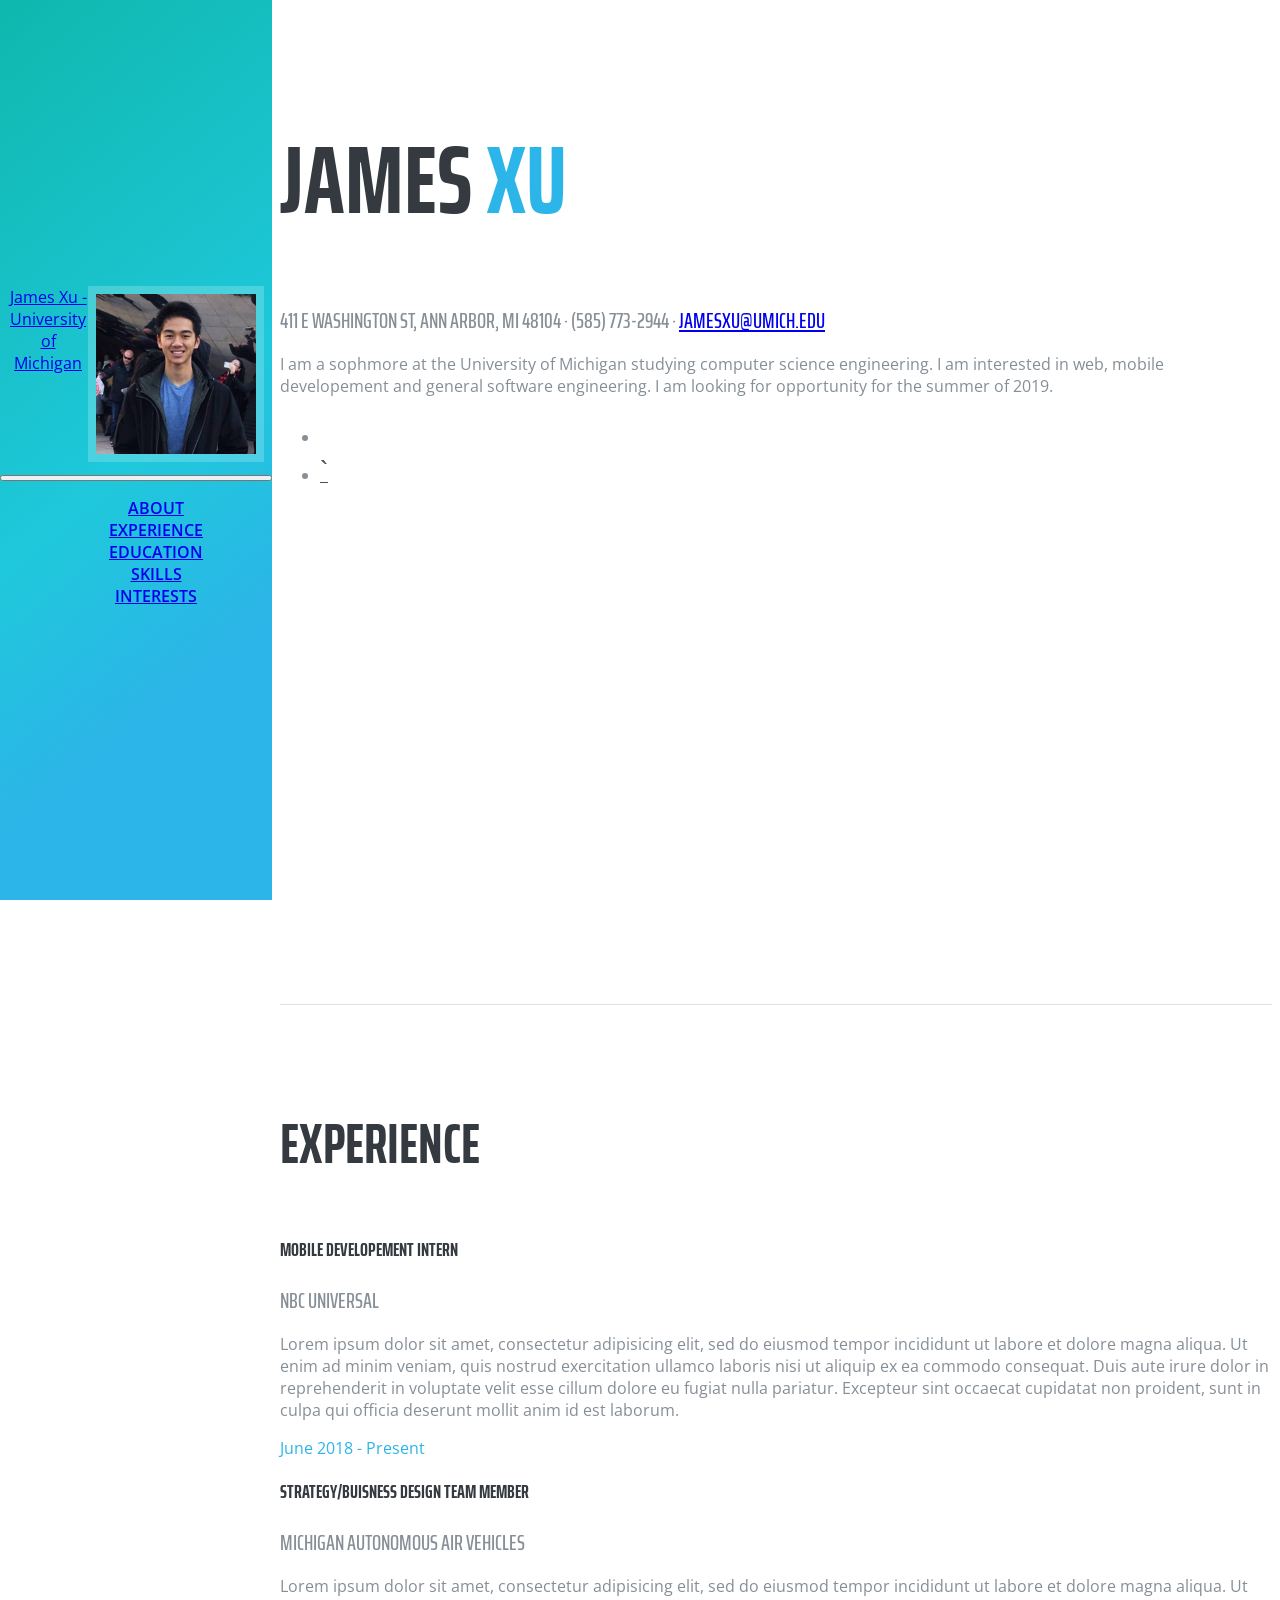
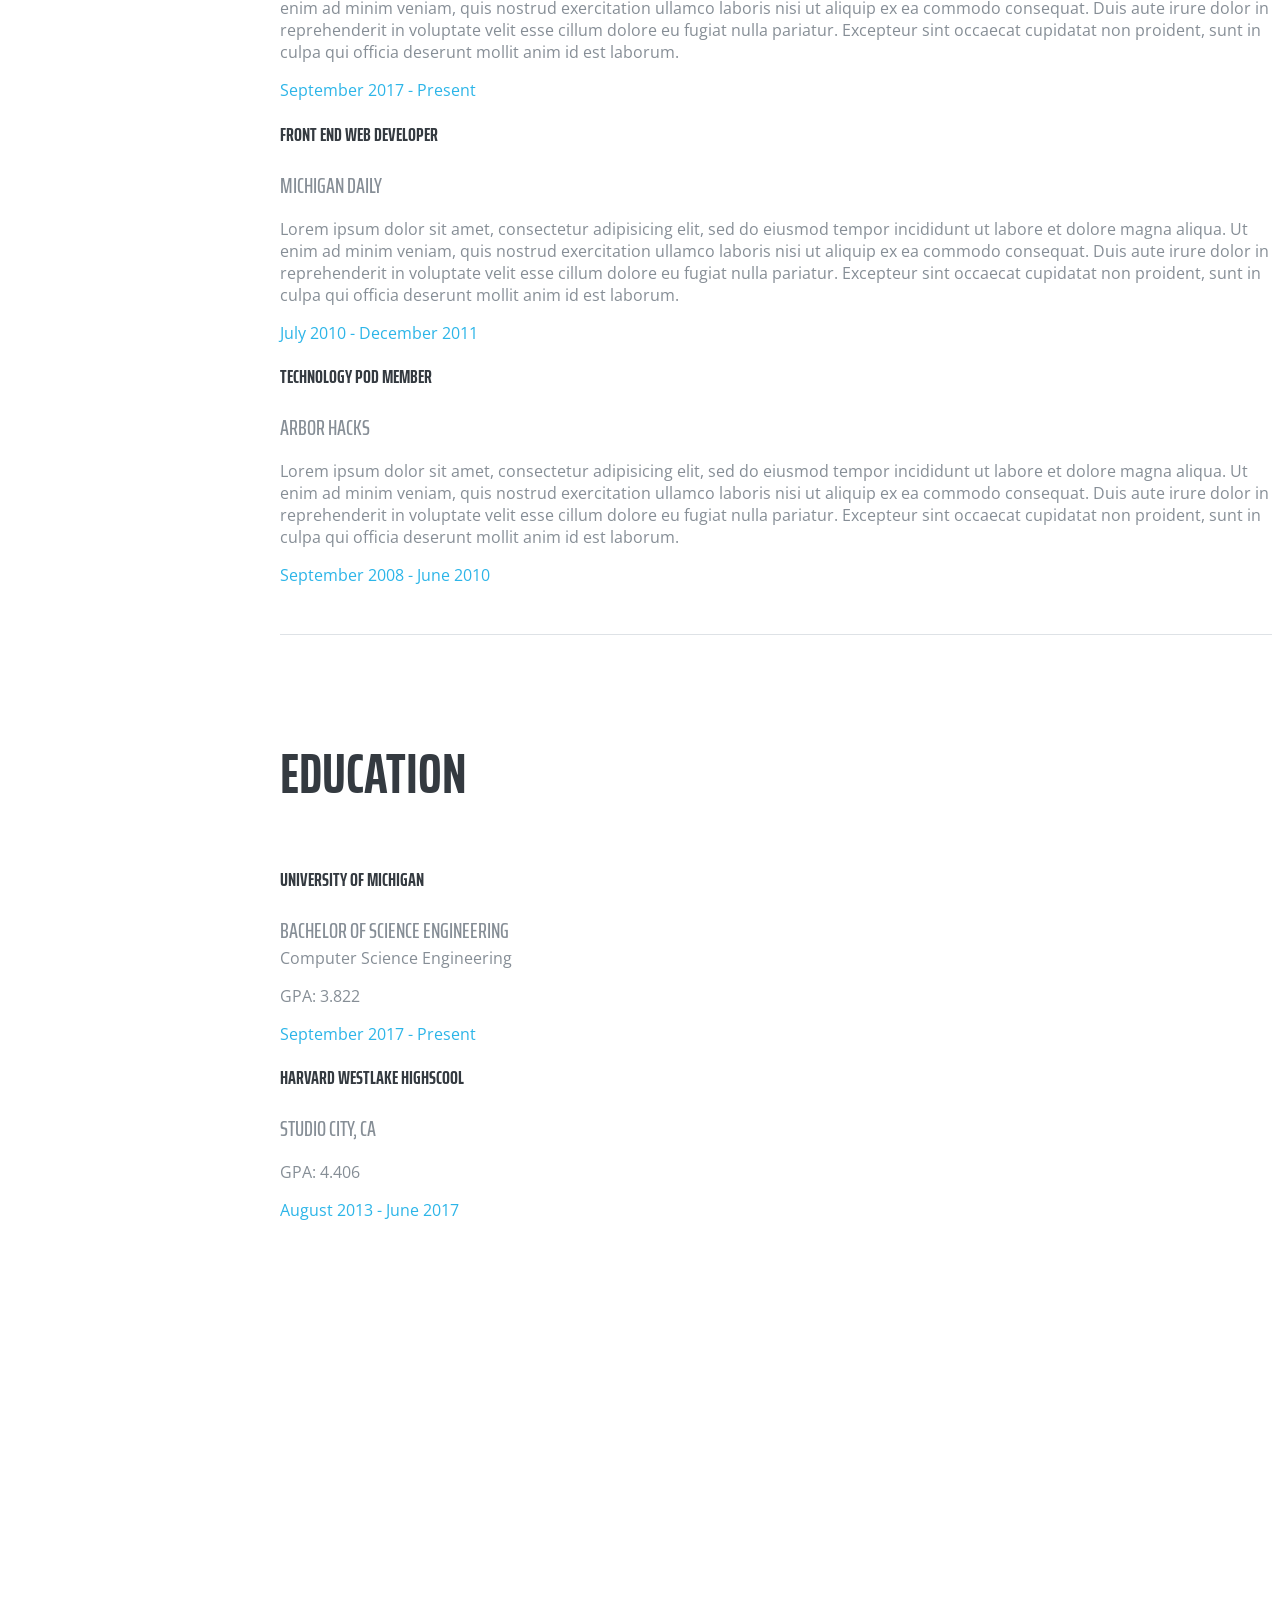
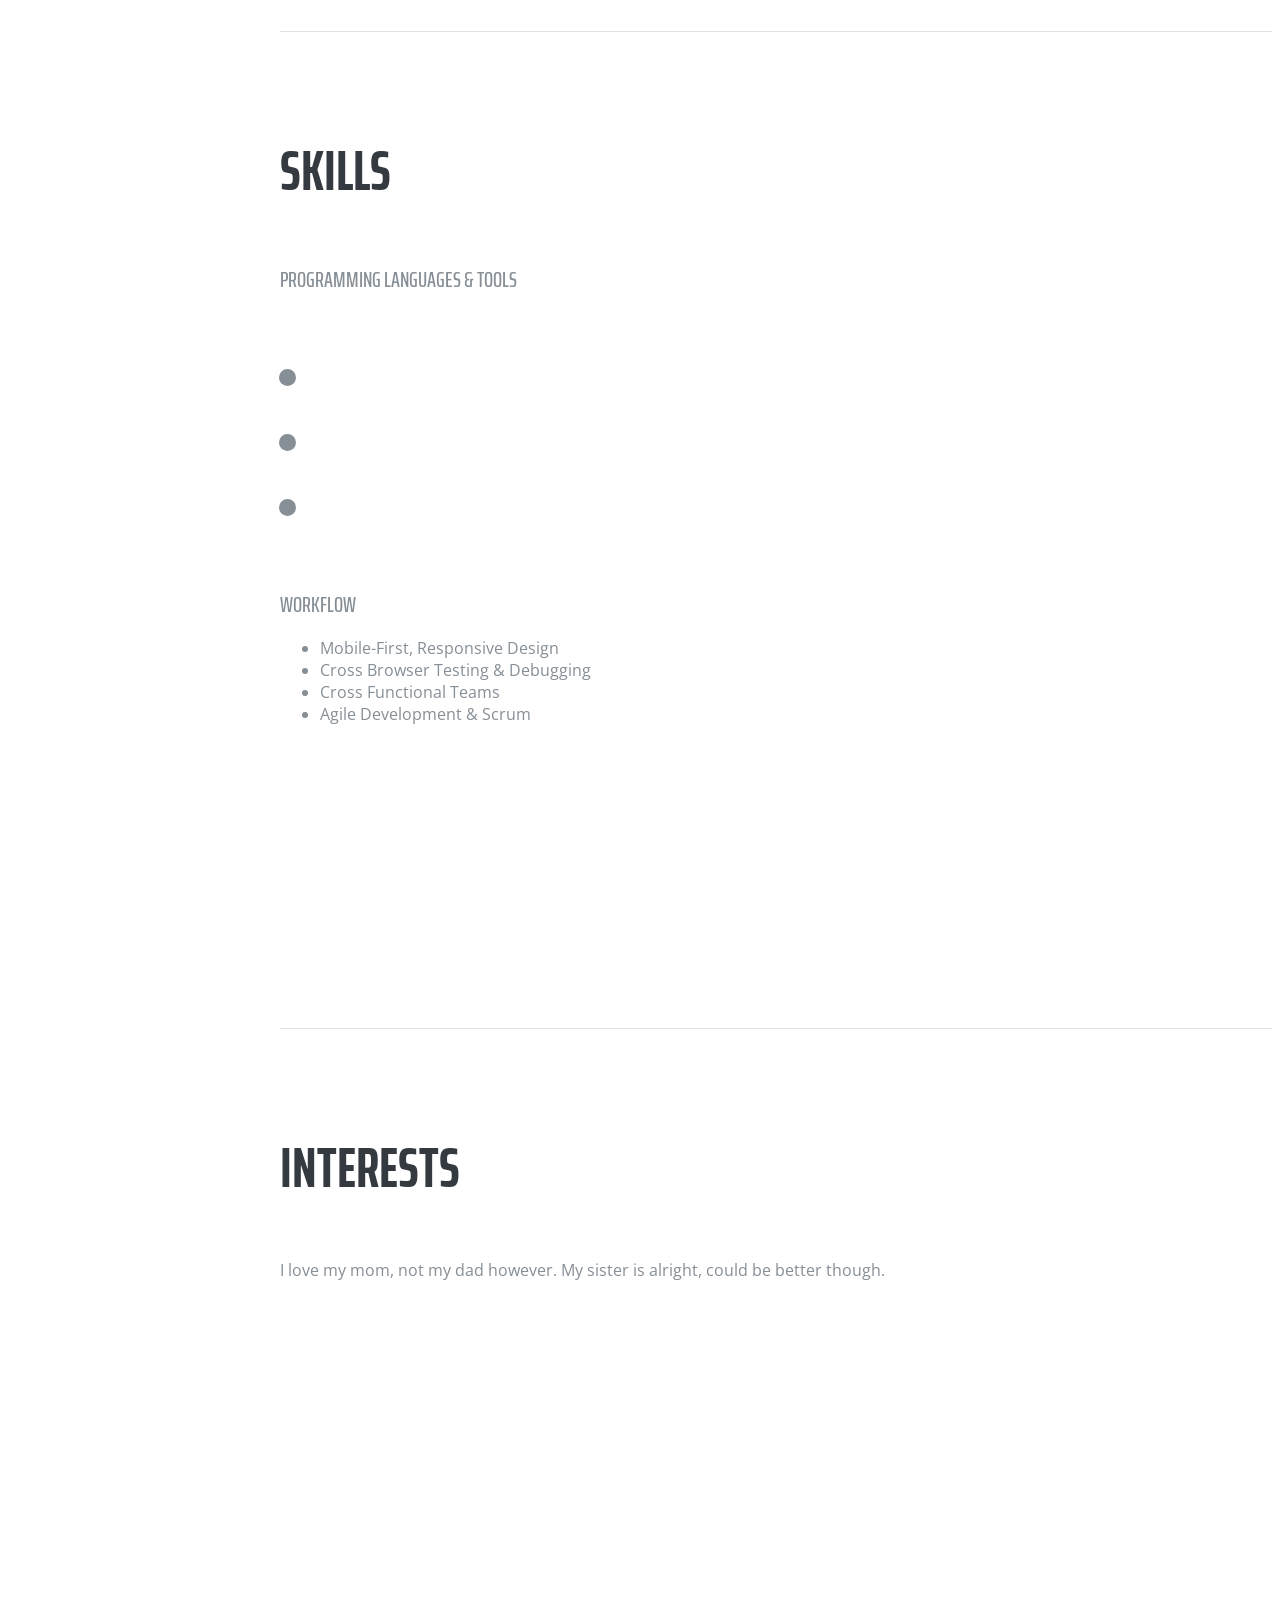
==== index.html @ 2daf2f06 "Update index.html" ====
<!DOCTYPE html>
<html lang="en">

  <head>

    <meta charset="utf-8">
    <meta name="viewport" content="width=device-width, initial-scale=1, shrink-to-fit=no">
    <meta name="description" content="">
    <meta name="author" content="">

    <title>James Xu-Michigan</title>

    <!-- Bootstrap core CSS -->
    <link href="vendor/bootstrap/css/bootstrap.min.css" rel="stylesheet">

    <!-- Custom fonts for this template -->
    <link href="https://fonts.googleapis.com/css?family=Saira+Extra+Condensed:100,200,300,400,500,600,700,800,900" rel="stylesheet">
    <link href="https://fonts.googleapis.com/css?family=Open+Sans:300,300i,400,400i,600,600i,700,700i,800,800i" rel="stylesheet">
    <link href="vendor/font-awesome/css/font-awesome.min.css" rel="stylesheet">
    <link href="vendor/devicons/css/devicons.min.css" rel="stylesheet">
    <link href="vendor/simple-line-icons/css/simple-line-icons.css" rel="stylesheet">

    <!-- Custom styles for this template -->
    <link href="css/resume.min.css" rel="stylesheet">
    <link rel="stylesheet" type="text/css" href="css/resume.css>

  </head>

  <body id="page-top">

    <nav class="navbar navbar-expand-lg navbar-dark bg-primary fixed-top" id="sideNav">
      <a class="navbar-brand js-scroll-trigger" href="#page-top">
        <span class="d-block d-lg-none" id = "bolded">James Xu - University of Michigan</span>
        <span class="d-none d-lg-block">
          <img class="img-fluid img-profile rounded-circle mx-auto mb-2" src="img/profile.jpg" alt="">
        </span>
      </a>
      <button class="navbar-toggler" type="button" data-toggle="collapse" data-target="#navbarSupportedContent" aria-controls="navbarSupportedContent" aria-expanded="false" aria-label="Toggle navigation">
        <span class="navbar-toggler-icon"></span>
      </button>
      <div class="collapse navbar-collapse" id="navbarSupportedContent">
        <ul class="navbar-nav">
          <li class="nav-item">
            <a class="nav-link js-scroll-trigger" href="#about">About</a>
          </li>
          <li class="nav-item">
            <a class="nav-link js-scroll-trigger" href="#experience">Experience</a>
          </li>
          <li class="nav-item">
            <a class="nav-link js-scroll-trigger" href="#education">Education</a>
          </li>
          <li class="nav-item">
            <a class="nav-link js-scroll-trigger" href="#skills">Skills</a>
          </li>
          <li class="nav-item">
            <a class="nav-link js-scroll-trigger" href="#interests">Interests</a>
          </li>
          <!-- <li class="nav-item">
            <a class="nav-link js-scroll-trigger" href="#awards">Awards</a>
          </li> -->
        </ul>
      </div>
    </nav>

    <div class="container-fluid p-0">

      <section class="resume-section p-3 p-lg-5 d-flex d-column" id="about">
        <div class="my-auto">
          <h1 class="mb-0">James
            <span class="text-primary">Xu</span>
          </h1>
          <div class="subheading mb-5">411 E Washington St, Ann Arbor, MI 48104 · (585) 773-2944 ·
            <a href="mailto:jamesxu@umich.edu">jamesxu@umich.edu</a>
          </div>
          <p class="mb-5">I am a sophmore at the University of Michigan studying computer science engineering. I am interested in web, mobile developement and general software engineering. I am looking for opportunity for the summer of 2019.</p>
          <ul class="list-inline list-social-icons mb-0">
            <li class="list-inline-item">
              <a href="https://www.linkedin.com/in/jamesxu0/">
                <span class="fa-stack fa-lg">
                  <i class="fa fa-circle fa-stack-2x"></i>
                  <i class="fa fa-linkedin fa-stack-1x fa-inverse"></i>
                </span>
              </a>
            </li>
            <li class="list-inline-item">
              <a href="https://github.com/JamesXuM/">
                <span class="fa-stack fa-lg">
                  <i class="fa fa-circle fa-stack-2x"></i>
                  <i class="fa fa-github fa-stack-1x fa-inverse"></i>`
                </span>
              </a>
            </li>
          </ul>
        </div>
      </section>

      <section class="resume-section p-3 p-lg-5 d-flex flex-column" id="experience">
        <div class="my-auto">
          <h2 class="mb-5">Experience</h2>

          <div class="resume-item d-flex flex-column flex-md-row mb-5">
            <div class="resume-content mr-auto">
              <h3 class="mb-0">Mobile Developement Intern</h3>
              <div class="subheading mb-3">NBC Universal</div>
              <p>Lorem ipsum dolor sit amet, consectetur adipisicing elit, sed do eiusmod
              tempor incididunt ut labore et dolore magna aliqua. Ut enim ad minim veniam,
              quis nostrud exercitation ullamco laboris nisi ut aliquip ex ea commodo
              consequat. Duis aute irure dolor in reprehenderit in voluptate velit esse
              cillum dolore eu fugiat nulla pariatur. Excepteur sint occaecat cupidatat non
              proident, sunt in culpa qui officia deserunt mollit anim id est laborum.</p>
            </div>
            <div class="resume-date text-md-right">
              <span class="text-primary">June 2018 - Present</span>
            </div>
          </div>

          <div class="resume-item d-flex flex-column flex-md-row mb-5">
            <div class="resume-content mr-auto">
              <h3 class="mb-0">Strategy/Buisness Design Team Member</h3>
              <div class="subheading mb-3">Michigan Autonomous Air Vehicles</div>
              <p>Lorem ipsum dolor sit amet, consectetur adipisicing elit, sed do eiusmod
              tempor incididunt ut labore et dolore magna aliqua. Ut enim ad minim veniam,
              quis nostrud exercitation ullamco laboris nisi ut aliquip ex ea commodo
              consequat. Duis aute irure dolor in reprehenderit in voluptate velit esse
              cillum dolore eu fugiat nulla pariatur. Excepteur sint occaecat cupidatat non
              proident, sunt in culpa qui officia deserunt mollit anim id est laborum.</p>
            </div>
            <div class="resume-date text-md-right">
              <span class="text-primary">September 2017 - Present</span>
            </div>
          </div>

          <div class="resume-item d-flex flex-column flex-md-row mb-5">
            <div class="resume-content mr-auto">
              <h3 class="mb-0">Front End Web Developer</h3>
              <div class="subheading mb-3">Michigan Daily</div>
              <p>Lorem ipsum dolor sit amet, consectetur adipisicing elit, sed do eiusmod
              tempor incididunt ut labore et dolore magna aliqua. Ut enim ad minim veniam,
              quis nostrud exercitation ullamco laboris nisi ut aliquip ex ea commodo
              consequat. Duis aute irure dolor in reprehenderit in voluptate velit esse
              cillum dolore eu fugiat nulla pariatur. Excepteur sint occaecat cupidatat non
              proident, sunt in culpa qui officia deserunt mollit anim id est laborum.</p>
            </div>
            <div class="resume-date text-md-right">
              <span class="text-primary">July 2010 - December 2011</span>
            </div>
          </div>

          <div class="resume-item d-flex flex-column flex-md-row">
            <div class="resume-content mr-auto">
              <h3 class="mb-0">Technology Pod Member</h3>
              <div class="subheading mb-3">Arbor Hacks</div>
              <p>Lorem ipsum dolor sit amet, consectetur adipisicing elit, sed do eiusmod
              tempor incididunt ut labore et dolore magna aliqua. Ut enim ad minim veniam,
              quis nostrud exercitation ullamco laboris nisi ut aliquip ex ea commodo
              consequat. Duis aute irure dolor in reprehenderit in voluptate velit esse
              cillum dolore eu fugiat nulla pariatur. Excepteur sint occaecat cupidatat non
              proident, sunt in culpa qui officia deserunt mollit anim id est laborum.</p>
            </div>
            <div class="resume-date text-md-right">
              <span class="text-primary">September 2008 - June 2010</span>
            </div>
          </div>

        </div>

      </section>

      <section class="resume-section p-3 p-lg-5 d-flex flex-column" id="education">
        <div class="my-auto">
          <h2 class="mb-5">Education</h2>

          <div class="resume-item d-flex flex-column flex-md-row mb-5">
            <div class="resume-content mr-auto">
              <h3 class="mb-0">University of Michigan</h3>
              <div class="subheading mb-3">Bachelor of Science Engineering</div>
              <div>Computer Science Engineering</div>
              <p>GPA: 3.822</p>
            </div>
            <div class="resume-date text-md-right">
              <span class="text-primary"> September 2017 - Present</span>
            </div>
          </div>

          <div class="resume-item d-flex flex-column flex-md-row">
            <div class="resume-content mr-auto">
              <h3 class="mb-0">Harvard Westlake Highscool</h3>
              <div class="subheading mb-3">Studio City, CA</div>
              <p>GPA: 4.406</p>
            </div>
            <div class="resume-date text-md-right">
              <span class="text-primary">August 2013 - June 2017</span>
            </div>
          </div>

        </div>
      </section>

      <section class="resume-section p-3 p-lg-5 d-flex flex-column" id="skills">
        <div class="my-auto">
          <h2 class="mb-5">Skills</h2>

          <div class="subheading mb-3">Programming Languages &amp; Tools</div>
          <ul class="list-inline list-icons">
            <li class="list-inline-item">
              <i class="devicons devicons-html5"></i>
            </li>
            <li class="list-inline-item">
              <i class="devicons devicons-css3"></i>
            </li>
            <li class="list-inline-item">
              <i class="devicons devicons-javascript"></i>
            </li>
            
            </li>
          </ul>

          <div class="subheading mb-3">Workflow</div>
          <ul class="fa-ul mb-0">
            <li>
              <i class="fa-li fa fa-check"></i>
              Mobile-First, Responsive Design</li>
            <li>
              <i class="fa-li fa fa-check"></i>
              Cross Browser Testing &amp; Debugging</li>
            <li>
              <i class="fa-li fa fa-check"></i>
              Cross Functional Teams</li>
            <li>
              <i class="fa-li fa fa-check"></i>
              Agile Development &amp; Scrum</li>
          </ul>
        </div>
      </section>

      <section class="resume-section p-3 p-lg-5 d-flex flex-column" id="interests">
        <div class="my-auto">
          <h2 class="mb-5">Interests</h2>
          <p>I love my mom, not my dad however. My sister is alright, could be better though.</p>
        </div>
      </section>

      <!-- <section class="resume-section p-3 p-lg-5 d-flex flex-column" id="awards">
        <div class="my-auto">
          <h2 class="mb-5">Awards &amp; Certifications</h2>
          <ul class="fa-ul mb-0">
            <li>
              <i class="fa-li fa fa-trophy text-warning"></i>
              Google Analytics Certified Developer</li>
            <li>
              <i class="fa-li fa fa-trophy text-warning"></i>
              Mobile Web Specialist - Google Certification</li>
            <li>
              <i class="fa-li fa fa-trophy text-warning"></i>
              1<sup>st</sup>
              Place - University of Colorado Boulder - Emerging Tech Competition 2009</li>
            <li>
              <i class="fa-li fa fa-trophy text-warning"></i>
              1<sup>st</sup>
              Place - University of Colorado Boulder - Adobe Creative Jam 2008 (UI Design Category)</li>
            <li>
              <i class="fa-li fa fa-trophy text-warning"></i>
              2<sup>nd</sup>
              Place - University of Colorado Boulder - Emerging Tech Competition 2008</li>
            <li>
            <li>
              <i class="fa-li fa fa-trophy text-warning"></i>
              1<sup>st</sup>
              Place - James Buchanan High School - Hackathon 2006</li>
            <li>
              <i class="fa-li fa fa-trophy text-warning"></i>
              3<sup>rd</sup>
              Place - James Buchanan High School - Hackathon 2005</li>
          </ul>
        </div>
      </section> -->

    </div>

    <!-- Bootstrap core JavaScript -->
    <script src="vendor/jquery/jquery.min.js"></script>
    <script src="vendor/bootstrap/js/bootstrap.bundle.min.js"></script>

    <!-- Plugin JavaScript -->
    <script src="vendor/jquery-easing/jquery.easing.min.js"></script>

    <!-- Custom scripts for this template -->
    <script src="js/resume.min.js"></script>

  </body>

</html>
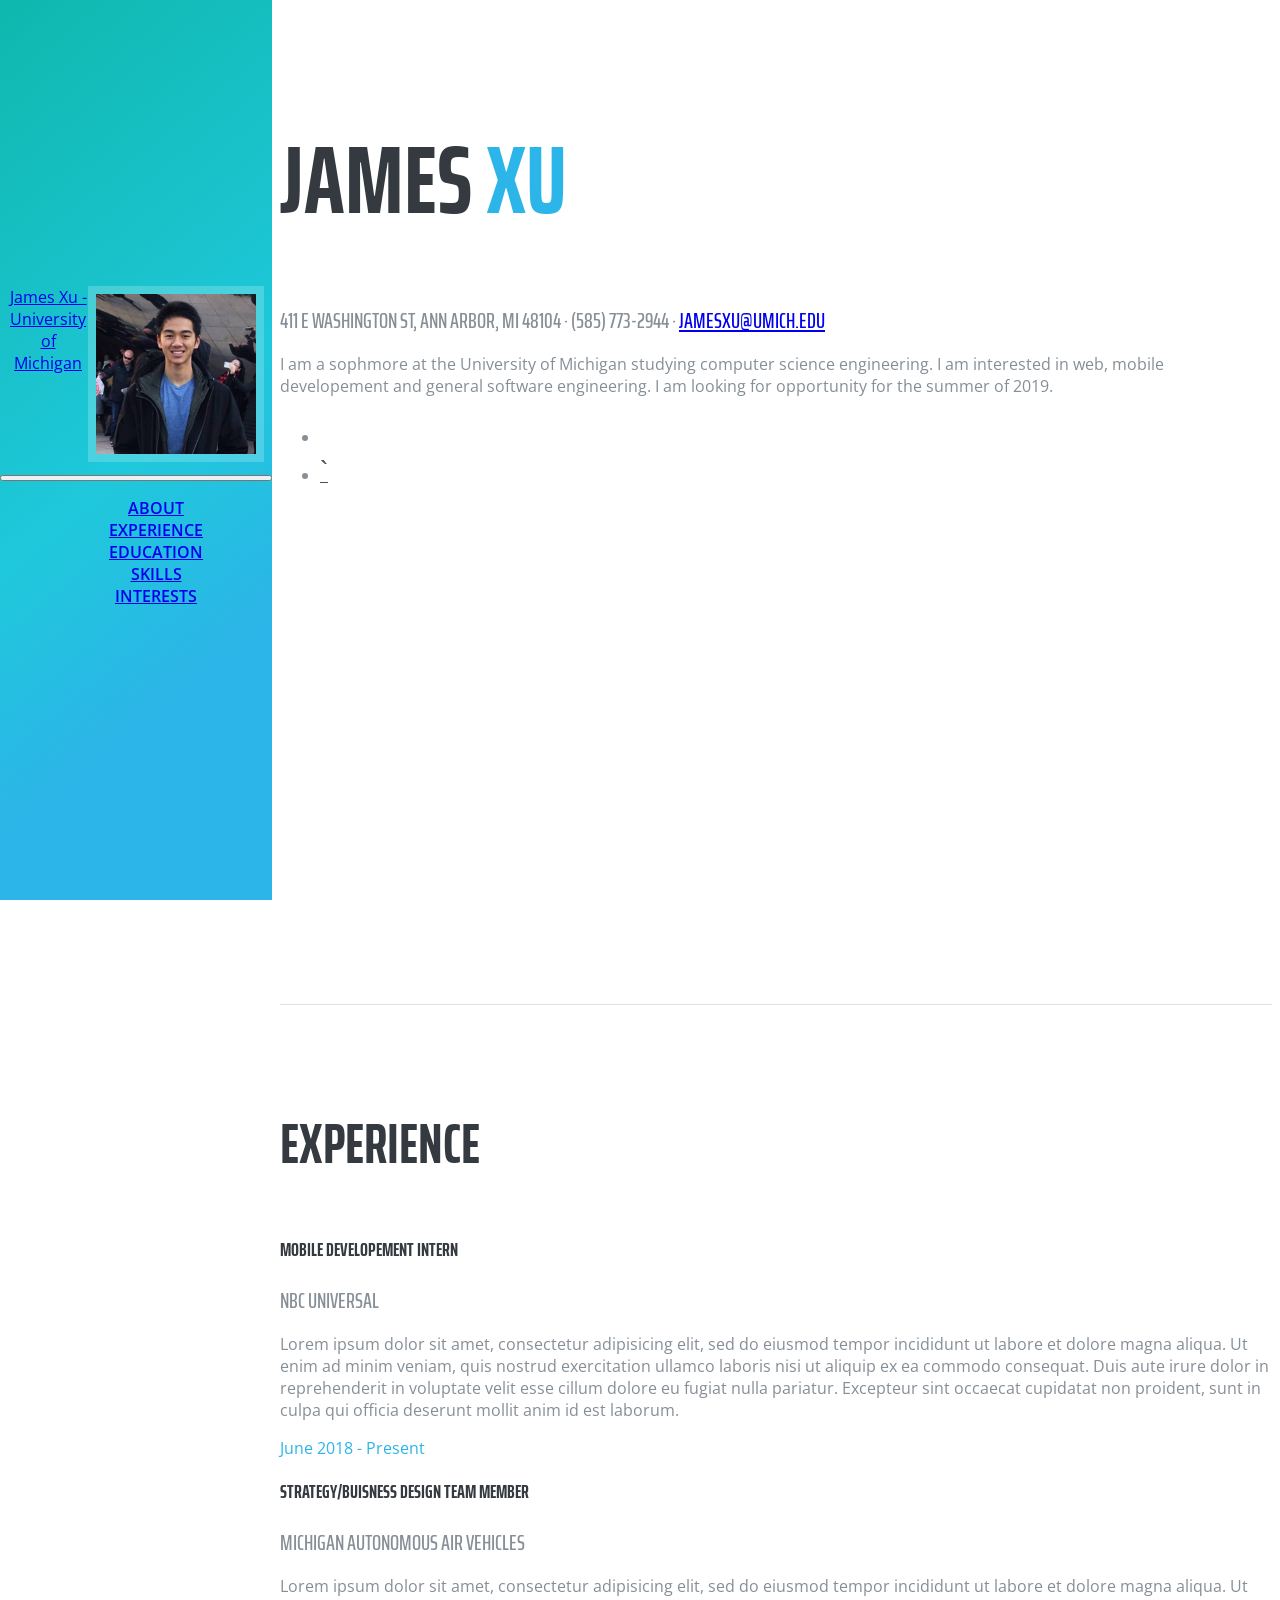
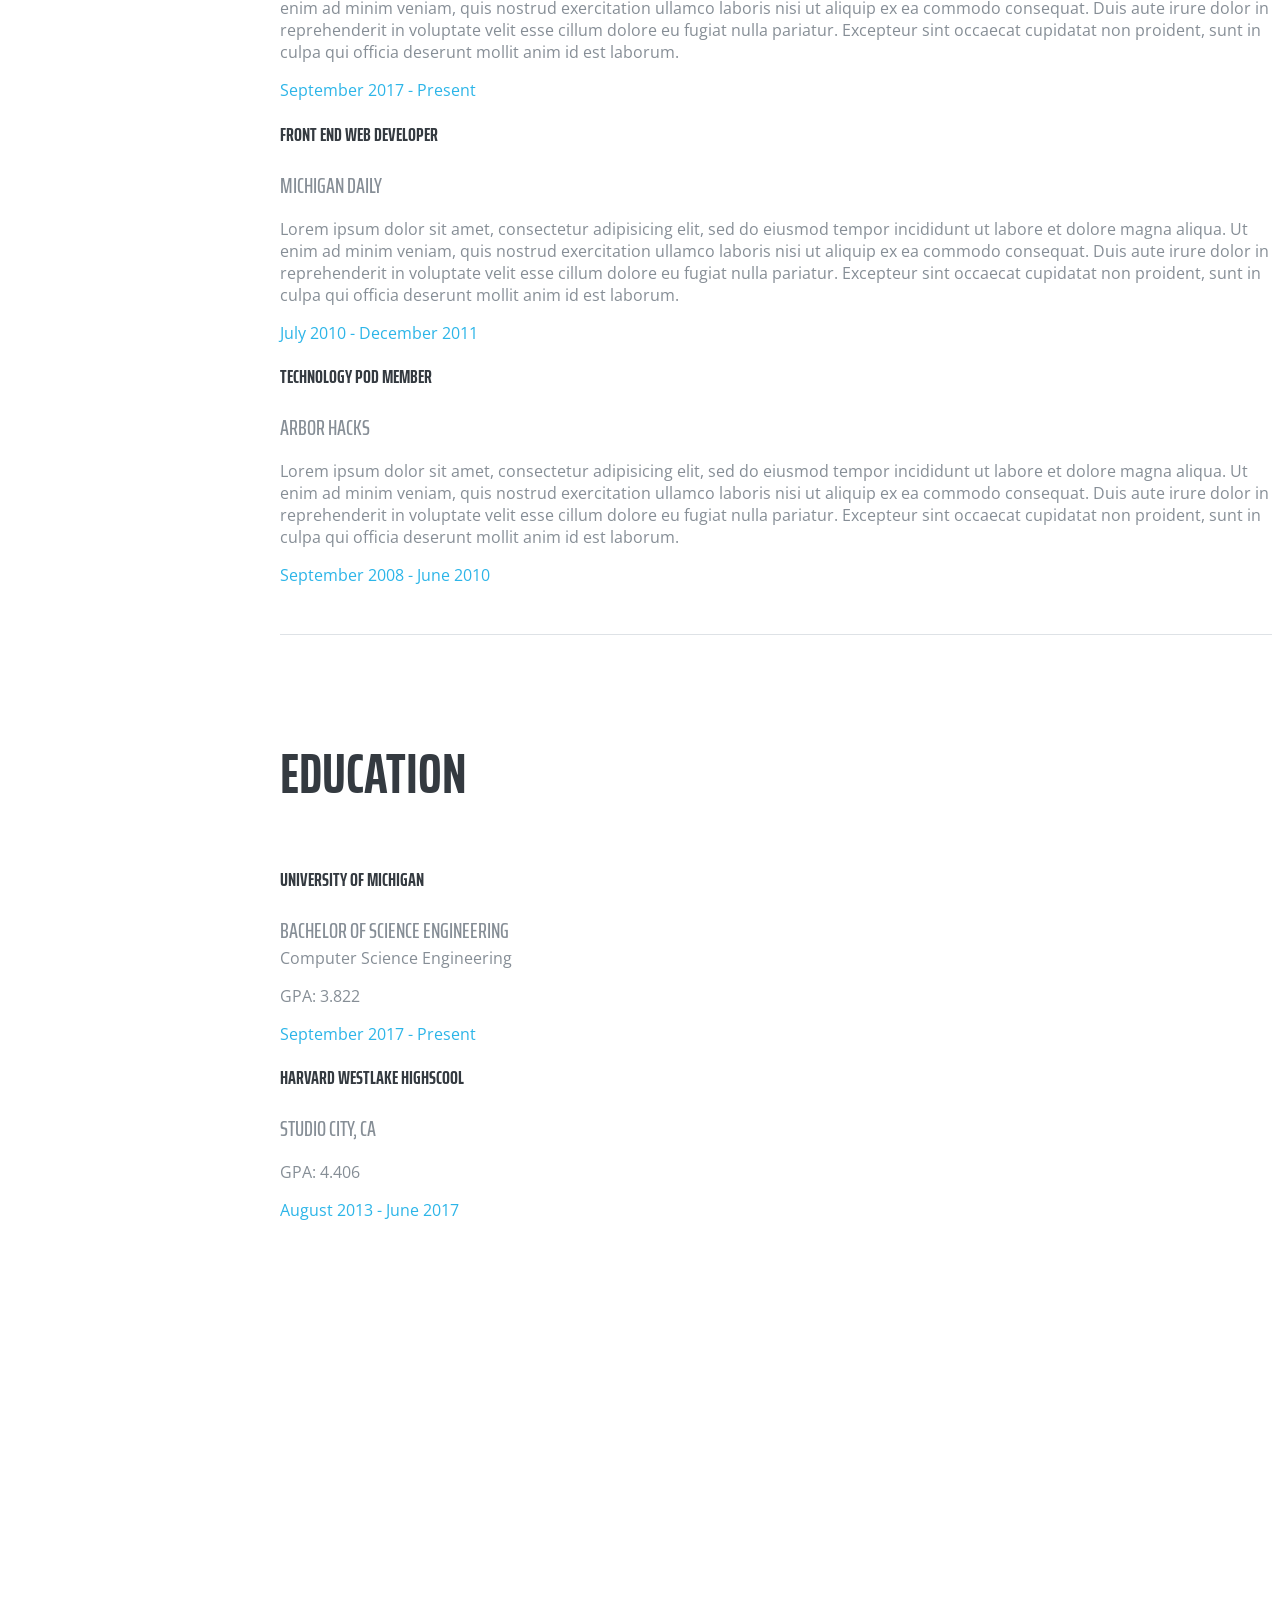
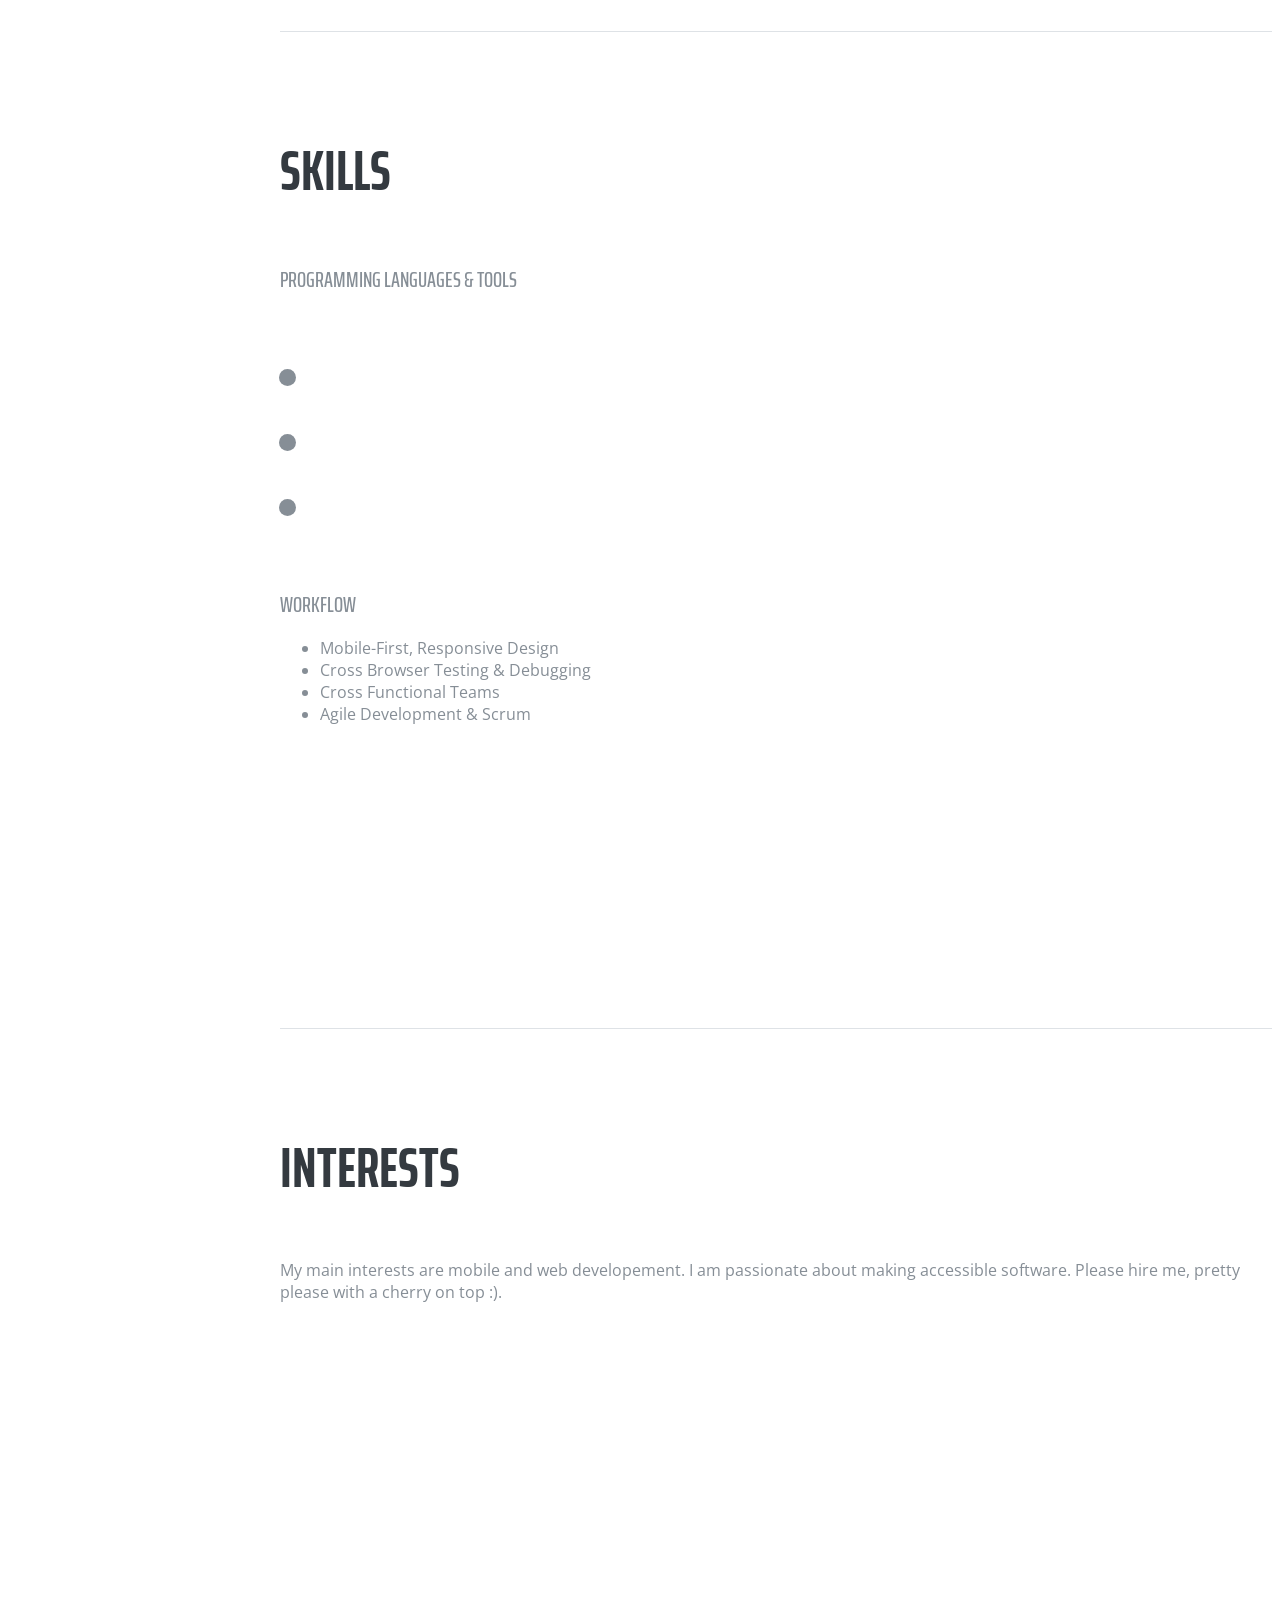
==== commit 979771ab: "Update index.html" ====
--- a/index.html
+++ b/index.html
@@ -236,7 +236,7 @@
       <section class="resume-section p-3 p-lg-5 d-flex flex-column" id="interests">
         <div class="my-auto">
           <h2 class="mb-5">Interests</h2>
-          <p>I love my mom, not my dad however. My sister is alright, could be better though.</p>
+          <p>My main interests are mobile and web developement. I am passionate about making accessible software. Please hire me, pretty please with a cherry on top :).</p>
         </div>
       </section>
 
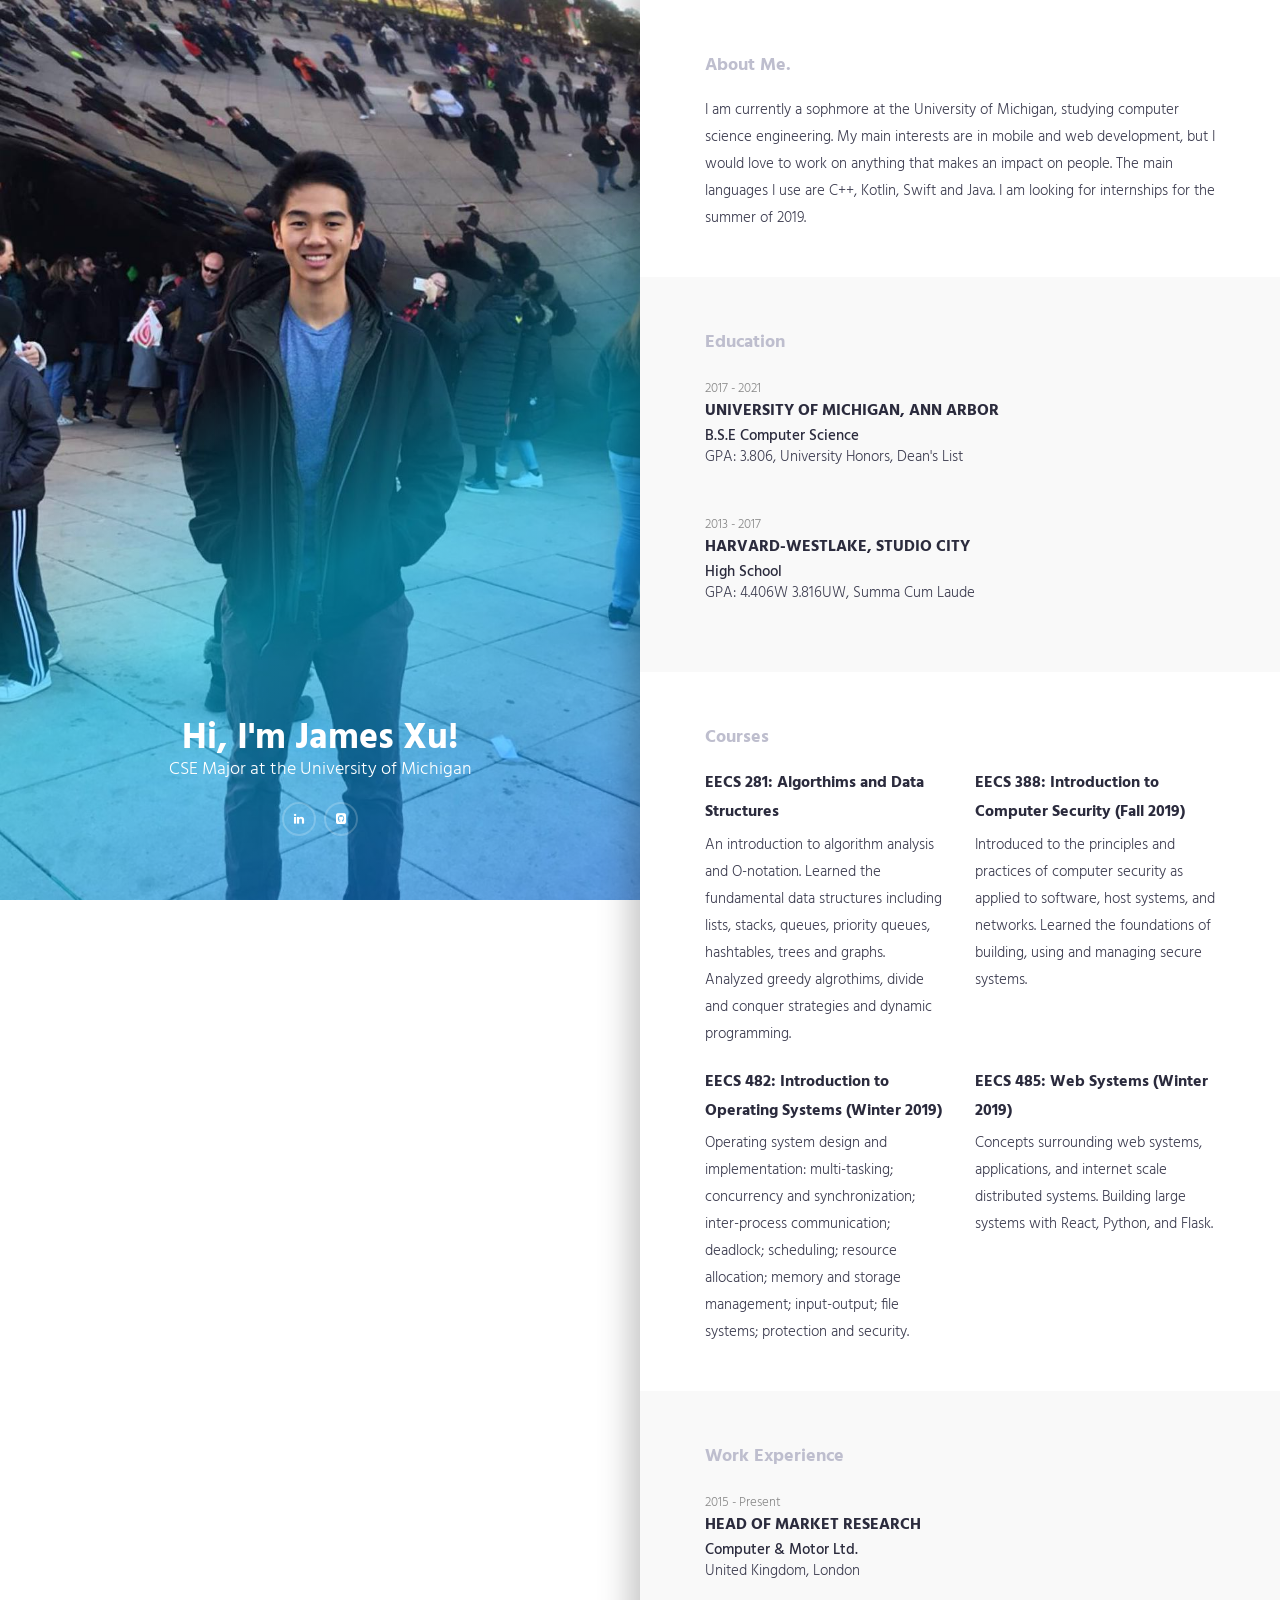
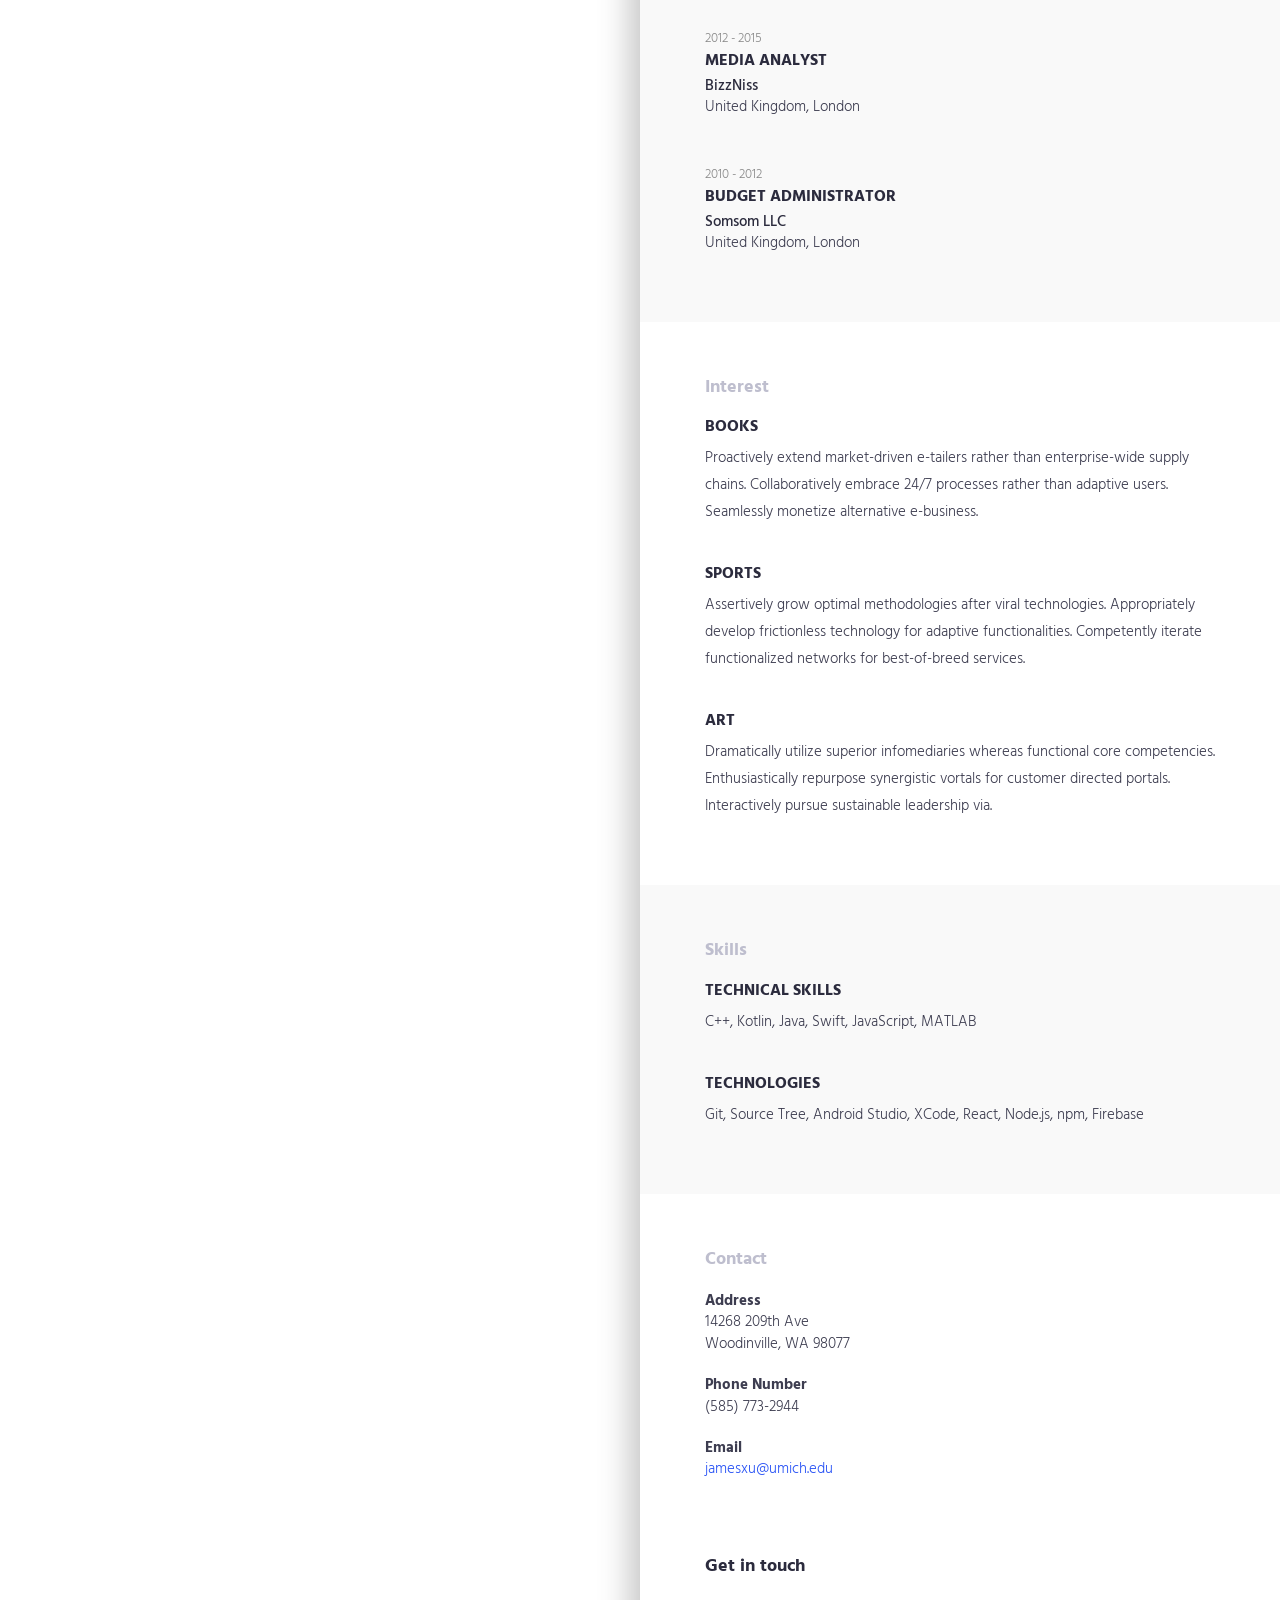
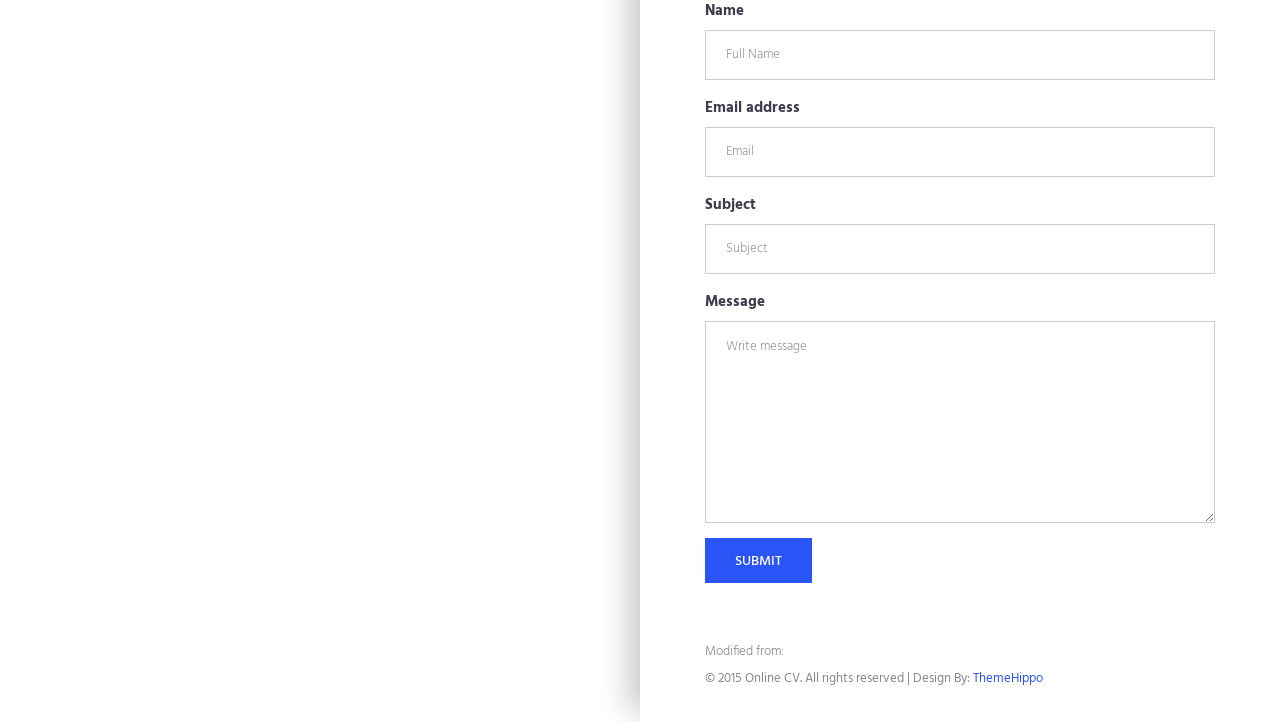
==== commit b8adcd3f: "Reformatted" ====
--- a/index.html
+++ b/index.html
@@ -1,292 +1,390 @@
 <!DOCTYPE html>
-<html lang="en">
-
-  <head>
-
+<html>
+<head>
     <meta charset="utf-8">
-    <meta name="viewport" content="width=device-width, initial-scale=1, shrink-to-fit=no">
-    <meta name="description" content="">
-    <meta name="author" content="">
-
-    <title>James Xu-Michigan</title>
-
-    <!-- Bootstrap core CSS -->
-    <link href="vendor/bootstrap/css/bootstrap.min.css" rel="stylesheet">
-
-    <!-- Custom fonts for this template -->
-    <link href="https://fonts.googleapis.com/css?family=Saira+Extra+Condensed:100,200,300,400,500,600,700,800,900" rel="stylesheet">
-    <link href="https://fonts.googleapis.com/css?family=Open+Sans:300,300i,400,400i,600,600i,700,700i,800,800i" rel="stylesheet">
-    <link href="vendor/font-awesome/css/font-awesome.min.css" rel="stylesheet">
-    <link href="vendor/devicons/css/devicons.min.css" rel="stylesheet">
-    <link href="vendor/simple-line-icons/css/simple-line-icons.css" rel="stylesheet">
-
-    <!-- Custom styles for this template -->
-    <link href="css/resume.min.css" rel="stylesheet">
-    <link rel="stylesheet" type="text/css" href="css/resume.css>
-
-  </head>
-
-  <body id="page-top">
-
-    <nav class="navbar navbar-expand-lg navbar-dark bg-primary fixed-top" id="sideNav">
-      <a class="navbar-brand js-scroll-trigger" href="#page-top">
-        <span class="d-block d-lg-none" id = "bolded">James Xu - University of Michigan</span>
-        <span class="d-none d-lg-block">
-          <img class="img-fluid img-profile rounded-circle mx-auto mb-2" src="img/profile.jpg" alt="">
-        </span>
-      </a>
-      <button class="navbar-toggler" type="button" data-toggle="collapse" data-target="#navbarSupportedContent" aria-controls="navbarSupportedContent" aria-expanded="false" aria-label="Toggle navigation">
-        <span class="navbar-toggler-icon"></span>
-      </button>
-      <div class="collapse navbar-collapse" id="navbarSupportedContent">
-        <ul class="navbar-nav">
-          <li class="nav-item">
-            <a class="nav-link js-scroll-trigger" href="#about">About</a>
-          </li>
-          <li class="nav-item">
-            <a class="nav-link js-scroll-trigger" href="#experience">Experience</a>
-          </li>
-          <li class="nav-item">
-            <a class="nav-link js-scroll-trigger" href="#education">Education</a>
-          </li>
-          <li class="nav-item">
-            <a class="nav-link js-scroll-trigger" href="#skills">Skills</a>
-          </li>
-          <li class="nav-item">
-            <a class="nav-link js-scroll-trigger" href="#interests">Interests</a>
-          </li>
-          <!-- <li class="nav-item">
-            <a class="nav-link js-scroll-trigger" href="#awards">Awards</a>
-          </li> -->
-        </ul>
-      </div>
-    </nav>
-
-    <div class="container-fluid p-0">
-
-      <section class="resume-section p-3 p-lg-5 d-flex d-column" id="about">
-        <div class="my-auto">
-          <h1 class="mb-0">James
-            <span class="text-primary">Xu</span>
-          </h1>
-          <div class="subheading mb-5">411 E Washington St, Ann Arbor, MI 48104 · (585) 773-2944 ·
-            <a href="mailto:jamesxu@umich.edu">jamesxu@umich.edu</a>
-          </div>
-          <p class="mb-5">I am a sophmore at the University of Michigan studying computer science engineering. I am interested in web, mobile developement and general software engineering. I am looking for opportunity for the summer of 2019.</p>
-          <ul class="list-inline list-social-icons mb-0">
-            <li class="list-inline-item">
-              <a href="https://www.linkedin.com/in/jamesxu0/">
-                <span class="fa-stack fa-lg">
-                  <i class="fa fa-circle fa-stack-2x"></i>
-                  <i class="fa fa-linkedin fa-stack-1x fa-inverse"></i>
-                </span>
-              </a>
-            </li>
-            <li class="list-inline-item">
-              <a href="https://github.com/JamesXuM/">
-                <span class="fa-stack fa-lg">
-                  <i class="fa fa-circle fa-stack-2x"></i>
-                  <i class="fa fa-github fa-stack-1x fa-inverse"></i>`
-                </span>
-              </a>
-            </li>
-          </ul>
-        </div>
-      </section>
-
-      <section class="resume-section p-3 p-lg-5 d-flex flex-column" id="experience">
-        <div class="my-auto">
-          <h2 class="mb-5">Experience</h2>
-
-          <div class="resume-item d-flex flex-column flex-md-row mb-5">
-            <div class="resume-content mr-auto">
-              <h3 class="mb-0">Mobile Developement Intern</h3>
-              <div class="subheading mb-3">NBC Universal</div>
-              <p>Lorem ipsum dolor sit amet, consectetur adipisicing elit, sed do eiusmod
-              tempor incididunt ut labore et dolore magna aliqua. Ut enim ad minim veniam,
-              quis nostrud exercitation ullamco laboris nisi ut aliquip ex ea commodo
-              consequat. Duis aute irure dolor in reprehenderit in voluptate velit esse
-              cillum dolore eu fugiat nulla pariatur. Excepteur sint occaecat cupidatat non
-              proident, sunt in culpa qui officia deserunt mollit anim id est laborum.</p>
-            </div>
-            <div class="resume-date text-md-right">
-              <span class="text-primary">June 2018 - Present</span>
-            </div>
-          </div>
-
-          <div class="resume-item d-flex flex-column flex-md-row mb-5">
-            <div class="resume-content mr-auto">
-              <h3 class="mb-0">Strategy/Buisness Design Team Member</h3>
-              <div class="subheading mb-3">Michigan Autonomous Air Vehicles</div>
-              <p>Lorem ipsum dolor sit amet, consectetur adipisicing elit, sed do eiusmod
-              tempor incididunt ut labore et dolore magna aliqua. Ut enim ad minim veniam,
-              quis nostrud exercitation ullamco laboris nisi ut aliquip ex ea commodo
-              consequat. Duis aute irure dolor in reprehenderit in voluptate velit esse
-              cillum dolore eu fugiat nulla pariatur. Excepteur sint occaecat cupidatat non
-              proident, sunt in culpa qui officia deserunt mollit anim id est laborum.</p>
-            </div>
-            <div class="resume-date text-md-right">
-              <span class="text-primary">September 2017 - Present</span>
-            </div>
-          </div>
-
-          <div class="resume-item d-flex flex-column flex-md-row mb-5">
-            <div class="resume-content mr-auto">
-              <h3 class="mb-0">Front End Web Developer</h3>
-              <div class="subheading mb-3">Michigan Daily</div>
-              <p>Lorem ipsum dolor sit amet, consectetur adipisicing elit, sed do eiusmod
-              tempor incididunt ut labore et dolore magna aliqua. Ut enim ad minim veniam,
-              quis nostrud exercitation ullamco laboris nisi ut aliquip ex ea commodo
-              consequat. Duis aute irure dolor in reprehenderit in voluptate velit esse
-              cillum dolore eu fugiat nulla pariatur. Excepteur sint occaecat cupidatat non
-              proident, sunt in culpa qui officia deserunt mollit anim id est laborum.</p>
-            </div>
-            <div class="resume-date text-md-right">
-              <span class="text-primary">July 2010 - December 2011</span>
-            </div>
-          </div>
-
-          <div class="resume-item d-flex flex-column flex-md-row">
-            <div class="resume-content mr-auto">
-              <h3 class="mb-0">Technology Pod Member</h3>
-              <div class="subheading mb-3">Arbor Hacks</div>
-              <p>Lorem ipsum dolor sit amet, consectetur adipisicing elit, sed do eiusmod
-              tempor incididunt ut labore et dolore magna aliqua. Ut enim ad minim veniam,
-              quis nostrud exercitation ullamco laboris nisi ut aliquip ex ea commodo
-              consequat. Duis aute irure dolor in reprehenderit in voluptate velit esse
-              cillum dolore eu fugiat nulla pariatur. Excepteur sint occaecat cupidatat non
-              proident, sunt in culpa qui officia deserunt mollit anim id est laborum.</p>
-            </div>
-            <div class="resume-date text-md-right">
-              <span class="text-primary">September 2008 - June 2010</span>
-            </div>
-          </div>
-
-        </div>
-
-      </section>
-
-      <section class="resume-section p-3 p-lg-5 d-flex flex-column" id="education">
-        <div class="my-auto">
-          <h2 class="mb-5">Education</h2>
-
-          <div class="resume-item d-flex flex-column flex-md-row mb-5">
-            <div class="resume-content mr-auto">
-              <h3 class="mb-0">University of Michigan</h3>
-              <div class="subheading mb-3">Bachelor of Science Engineering</div>
-              <div>Computer Science Engineering</div>
-              <p>GPA: 3.822</p>
-            </div>
-            <div class="resume-date text-md-right">
-              <span class="text-primary"> September 2017 - Present</span>
-            </div>
-          </div>
-
-          <div class="resume-item d-flex flex-column flex-md-row">
-            <div class="resume-content mr-auto">
-              <h3 class="mb-0">Harvard Westlake Highscool</h3>
-              <div class="subheading mb-3">Studio City, CA</div>
-              <p>GPA: 4.406</p>
-            </div>
-            <div class="resume-date text-md-right">
-              <span class="text-primary">August 2013 - June 2017</span>
-            </div>
-          </div>
-
-        </div>
-      </section>
-
-      <section class="resume-section p-3 p-lg-5 d-flex flex-column" id="skills">
-        <div class="my-auto">
-          <h2 class="mb-5">Skills</h2>
-
-          <div class="subheading mb-3">Programming Languages &amp; Tools</div>
-          <ul class="list-inline list-icons">
-            <li class="list-inline-item">
-              <i class="devicons devicons-html5"></i>
-            </li>
-            <li class="list-inline-item">
-              <i class="devicons devicons-css3"></i>
-            </li>
-            <li class="list-inline-item">
-              <i class="devicons devicons-javascript"></i>
-            </li>
+    <meta http-equiv="X-UA-Compatible" content="IE=edge">
+    <meta name="viewport" content="width=device-width, initial-scale=1">
+    <!-- The above 3 meta tags *must* come first in the head; any other head content must come *after* these tags -->
+    <title>James Xu</title>
+
+    <!-- favicon -->
+    <link href="favicon.png" rel=icon>
+
+    <!-- web-fonts -->
+    <link href="https://fonts.googleapis.com/css?family=Hind:300,400,500,600,700" rel="stylesheet">
+
+    <!-- font-awesome -->
+    <link href="css/font-awesome.min.css" rel="stylesheet">
+
+    <!-- Bootstrap -->
+    <link href="css/bootstrap.min.css" rel="stylesheet">
+
+    <!-- Style CSS -->
+    <link href="css/style.css" rel="stylesheet">
+
+    <!-- HTML5 shim and Respond.js for IE8 support of HTML5 elements and media queries -->
+    <!-- WARNING: Respond.js doesn't work if you view the page via file:// -->
+    <!--[if lt IE 9]>
+    <script src="https://oss.maxcdn.com/html5shiv/3.7.2/html5shiv.min.js"></script>
+    <script src="https://oss.maxcdn.com/respond/1.4.2/respond.min.js"></script>
+    <![endif]-->
+</head>
+<body id="page-top" data-spy="scroll" data-target=".navbar">
+<div id="main-wrapper">
+<!-- Page Preloader -->
+<div id="preloader">
+    <div id="status">
+        <div class="status-mes"></div>
+    </div>
+</div>
+
+<div class="columns-block">
+<div class="left-col-block blocks">
+    <header class="header">
+        <div class="content text-center">
+            <h1>Hi, I'm James Xu!</h1>
+
+            <p class="lead">CSE Major at the University of Michigan </p>
+            <ul class="social-icon">
+                <li><a target = "_blank" href="https://www.linkedin.com/in/jamesxu0/"><i class="fa fa-linkedin" aria-hidden="true"></i></a></li>
+                <li><a target = "_blank" href="https://github.com/JamesXuM/"><i class="fa fa-github-square" aria-hidden="true"></i></a></li>
+            </ul>
+        </div>
+        <div class="profile-img"></div>
+    </header>
+    <!-- .header-->
+</div>
+
+
+<div class="right-col-block blocks">
+<section class="intro section-wrapper">
+    <div class="container-fluid">
+        <div class="row">
+            <div class="col-md-12">
+                <div class="section-title">
+                    <h2>About Me.</h2>
+                </div>
+            </div>
+            <div class="col-md-12">
+                <p>
+                    I am currently a sophmore at the University of Michigan, studying computer science engineering. My main interests are in mobile and web development, but I would love to work on anything that makes an impact on people. The main languages I use are C++, Kotlin, Swift and Java. I am looking for internships for the summer of 2019.
+
+                </p>
+            </div>
+        </div>
+    </div>
+</section>
+
+<section class="section-wrapper section-education gray-bg">
+    <div class="container-fluid">
+        <div class="row">
+            <div class="col-md-12">
+                <div class="section-title"><h2>Education</h2></div>
+            </div>
+        </div>
+        <!--.row-->
+        <div class="row">
+            <div class="col-md-12">
+                <div class="content-item">
+                    <small>2017 - 2021</small>
+                    <h3>University of Michigan, Ann Arbor</h3>
+                    <h4>B.S.E Computer Science</h4>
+                    
+                    <p>GPA: 3.806, University Honors, Dean's List</p>
+                </div>
+                <!-- .experience-item -->
+                <div class="content-item">
+                    <small>2013 - 2017</small>
+                    <h3>Harvard-Westlake, Studio City</h3>
+                    <h4>High School</h4>
+
+                    <p>GPA: 4.406W 3.816UW, Summa Cum Laude</p>
+                </div>
+            </div>
+        </div>
+        <!--.row-->
+    </div>
+    <!-- .container-fluid -->
+
+</section>
+<!-- .section-education -->
+
+<section class="expertise-wrapper section-wrapper">
+    <div class="container-fluid">
+        <div class="row">
+            <div class="col-md-12">
+                <div class="section-title">
+                    <h2>Courses</h2>
+                </div>
+            </div>
+        </div>
+        <!-- .row -->
+
+        <div class="row">
+            <div class="col-md-6">
+                <div class="expertise-item">
+                    <h3>EECS 281: Algorthims and Data Structures</h3>
+
+                    <p>
+                        An introduction to algorithm analysis and O-notation. Learned the fundamental data structures including lists, stacks, queues, priority queues, hashtables, trees and graphs. Analyzed greedy algrothims, divide and conquer strategies and dynamic programming.
+                    </p>
+                </div>
+            </div>
+            <div class="col-md-6">
+                <div class="expertise-item">
+                    <h3>EECS 388: Introduction to Computer Security (Fall 2019) </h3>
+
+                    <p>
+                        Introduced to the principles and practices of computer security as applied to software, host systems, and networks. Learned the foundations of building, using and managing secure systems.
+                    </p>
+                </div>
+            </div>
+        </div>
+        <!-- .row -->
+        <div class="row">
+            <div class="col-md-6">
+                <div class="expertise-item">
+                    <h3>EECS 482: Introduction to Operating Systems (Winter 2019)</h3>
+
+                    <p>
+                        Operating system design and implementation: multi-tasking; concurrency and synchronization; inter-process communication; deadlock; scheduling; resource allocation; memory and storage management; input-output; file systems; protection and security.
+                    </p>
+                </div>
+            </div>
+
+            <div class="col-md-6">
+                <div class="expertise-item">
+                    <h3>EECS 485: Web Systems (Winter 2019)</h3>
+
+                    <p>
+                        Concepts surrounding web systems, applications, and internet scale distributed systems. Building large systems with React, Python, and Flask. </p>
+                </div>
+            </div>
+        </div>
+        <!-- .row -->
+    </div>
+    <!--.container-fluid-->
+</section>
+<!-- .expertise-wrapper -->
+
+
+
+<section class="section-wrapper section-experience gray-bg">
+    <div class="container-fluid">
+        <div class="row">
+            <div class="col-md-12">
+                <div class="section-title"><h2>Work Experience</h2></div>
+            </div>
+        </div>
+        <!--.row-->
+        <div class="row">
+            <div class="col-md-12">
+                <div class="content-item">
+                    <small>2015 - Present</small>
+                    <h3>Head of market research</h3>
+                    <h4>Computer & Motor Ltd.</h4>
+
+                    <p>United Kingdom, London</p>
+                </div>
+                <!-- .experience-item -->
+                <div class="content-item">
+                    <small>2012 - 2015</small>
+                    <h3>Media Analyst</h3>
+                    <h4>BizzNiss</h4>
+
+                    <p>United Kingdom, London</p>
+                </div>
+                <!-- .experience-item -->
+                <div class="content-item">
+                    <small>2010 - 2012</small>
+                    <h3>Budget Administrator</h3>
+                    <h4>Somsom LLC</h4>
+
+                    <p>United Kingdom, London</p>
+                </div>
+                <!-- .experience-item -->
+            </div>
+        </div>
+        <!--.row-->
+    </div>
+    <!-- .container-fluid -->
+
+</section>
+<!-- .section-experience -->
+
+
+
+<section class="section-wrapper section-interest">
+    <div class="container-fluid">
+        <div class="row">
+            <div class="col-md-12">
+                <div class="section-title">
+                    <h2>Interest</h2>
+                </div>
+            </div>
+        </div>
+        <!-- .row -->
+
+        <div class="row">
+            <div class="col-md-12">
+                <div class="content-item">
+                    <h3>Books</h3>
+
+                    <p>Proactively extend market-driven e-tailers rather than enterprise-wide supply chains.
+                        Collaboratively embrace 24/7 processes rather than adaptive users. Seamlessly monetize
+                        alternative e-business.</p>
+                </div>
+                <div class="content-item">
+                    <h3>Sports</h3>
+
+                    <p>Assertively grow optimal methodologies after viral technologies. Appropriately develop
+                        frictionless technology for adaptive functionalities. Competently iterate functionalized
+                        networks for best-of-breed services.</p>
+
+                </div>
+                <div class="content-item">
+                    <h3>Art</h3>
+
+                    <p>Dramatically utilize superior infomediaries whereas functional core competencies.
+                        Enthusiastically repurpose synergistic vortals for customer directed portals. Interactively
+                        pursue sustainable leadership via.</p>
+                </div>
+            </div>
+        </div>
+        <!-- .row -->
+
+    </div>
+</section>
+<!-- .section-publications -->
+
+
+<section class="section-wrapper gray-bg">
+    <div class="container-fluid">
+        <div class="row">
+            <div class="col-md-12">
+                <div class="section-title"><h2>Skills</h2></div>
+            </div>
+        </div>
+        <!--.row-->
+        <div class="row">
+            <div class="col-md-12">
+                <div class="content-item">
+                    
+                    <h3>Technical Skills</h3>
+                    <p>C++, Kotlin, Java, Swift, JavaScript, MATLAB</p>
+                </div>
+                <!-- .experience-item -->
+                <div class="content-item">
+                    <h3>Technologies</h3>
+                    <p>Git, Source Tree, Android Studio, XCode, React, Node.js, npm, Firebase</p>
+                </div>
             
-            </li>
-          </ul>
-
-          <div class="subheading mb-3">Workflow</div>
-          <ul class="fa-ul mb-0">
-            <li>
-              <i class="fa-li fa fa-check"></i>
-              Mobile-First, Responsive Design</li>
-            <li>
-              <i class="fa-li fa fa-check"></i>
-              Cross Browser Testing &amp; Debugging</li>
-            <li>
-              <i class="fa-li fa fa-check"></i>
-              Cross Functional Teams</li>
-            <li>
-              <i class="fa-li fa fa-check"></i>
-              Agile Development &amp; Scrum</li>
-          </ul>
-        </div>
-      </section>
-
-      <section class="resume-section p-3 p-lg-5 d-flex flex-column" id="interests">
-        <div class="my-auto">
-          <h2 class="mb-5">Interests</h2>
-          <p>My main interests are mobile and web developement. I am passionate about making accessible software. Please hire me, pretty please with a cherry on top :).</p>
-        </div>
-      </section>
-
-      <!-- <section class="resume-section p-3 p-lg-5 d-flex flex-column" id="awards">
-        <div class="my-auto">
-          <h2 class="mb-5">Awards &amp; Certifications</h2>
-          <ul class="fa-ul mb-0">
-            <li>
-              <i class="fa-li fa fa-trophy text-warning"></i>
-              Google Analytics Certified Developer</li>
-            <li>
-              <i class="fa-li fa fa-trophy text-warning"></i>
-              Mobile Web Specialist - Google Certification</li>
-            <li>
-              <i class="fa-li fa fa-trophy text-warning"></i>
-              1<sup>st</sup>
-              Place - University of Colorado Boulder - Emerging Tech Competition 2009</li>
-            <li>
-              <i class="fa-li fa fa-trophy text-warning"></i>
-              1<sup>st</sup>
-              Place - University of Colorado Boulder - Adobe Creative Jam 2008 (UI Design Category)</li>
-            <li>
-              <i class="fa-li fa fa-trophy text-warning"></i>
-              2<sup>nd</sup>
-              Place - University of Colorado Boulder - Emerging Tech Competition 2008</li>
-            <li>
-            <li>
-              <i class="fa-li fa fa-trophy text-warning"></i>
-              1<sup>st</sup>
-              Place - James Buchanan High School - Hackathon 2006</li>
-            <li>
-              <i class="fa-li fa fa-trophy text-warning"></i>
-              3<sup>rd</sup>
-              Place - James Buchanan High School - Hackathon 2005</li>
-          </ul>
-        </div>
-      </section> -->
-
-    </div>
-
-    <!-- Bootstrap core JavaScript -->
-    <script src="vendor/jquery/jquery.min.js"></script>
-    <script src="vendor/bootstrap/js/bootstrap.bundle.min.js"></script>
-
-    <!-- Plugin JavaScript -->
-    <script src="vendor/jquery-easing/jquery.easing.min.js"></script>
-
-    <!-- Custom scripts for this template -->
-    <script src="js/resume.min.js"></script>
-
-  </body>
-
-</html>
+            </div>
+        </div>
+        <!--.row-->
+    </div>
+    <!-- .container-fluid -->
+
+</section>
+<!-- .section-education -->
+
+<section class="section-contact section-wrapper">
+    <div class="container-fluid">
+        <div class="row">
+            <div class="col-md-12">
+                <div class="section-title">
+                    <h2>Contact</h2>
+                </div>
+            </div>
+        </div>
+        <!--.row-->
+        <div class="row">
+            <div class="col-md-12">
+                <address>
+                    <strong>Address</strong><br>
+                    14268 209th Ave<br>
+                    Woodinville, WA 98077
+                </address>
+                <address>
+                    <strong>Phone Number</strong><br>
+                    (585) 773-2944
+                </address>
+                <address>
+                    <strong>Email</strong><br>
+                    <a href="mailto:#">jamesxu@umich.edu</a>
+                </address>
+            </div>
+        </div>
+        <!--.row-->
+        <div class="row">
+            <div class="col-md-12">
+                <div class="feedback-form">
+                    <h2>Get in touch</h2>
+
+                    <form id="contactForm" action="sendemail.php" method="POST">
+                        <div class="form-group">
+                            <label for="InputName">Name</label>
+                            <input type="text" name="name" required="" class="form-control" id="InputName"
+                                   placeholder="Full Name">
+                        </div>
+                        <div class="form-group">
+                            <label for="InputEmail">Email address</label>
+                            <input type="email" name="email" required="" class="form-control" id="InputEmail"
+                                   placeholder="Email">
+                        </div>
+                        <div class="form-group">
+                            <label for="InputSubject">Subject</label>
+                            <input type="text" name="subject" class="form-control" id="InputSubject"
+                                   placeholder="Subject">
+                        </div>
+                        <div class="form-group">
+                            <label for="message-text" class="control-label">Message</label>
+                            <textarea class="form-control" rows="4" required="" name="message" id="message-text"
+                                      placeholder="Write message"></textarea>
+                        </div>
+
+                        <button type="submit" class="btn btn-primary">Submit</button>
+                    </form>
+                </div>
+                <!-- .feedback-form -->
+
+
+            </div>
+        </div>
+    </div>
+    <!--.container-fluid-->
+</section>
+<!--.section-contact-->
+
+<footer class="footer">
+    <div class="copyright-section">
+        <div class="container-fluid">
+            <div class="row">
+                <div class="col-md-12">
+                    <p id = nobottom> Modified from: </p>
+                    <div class="copytext">&copy;  2015 Online CV. All rights reserved | Design By: <a
+                            target="_blank" href="https://themehippo.com">ThemeHippo</a></div>
+                </div>
+            </div>
+            <!--.row-->
+        </div>
+        <!-- .container-fluid -->
+    </div>
+    <!-- .copyright-section -->
+</footer>
+<!-- .footer -->
+</div>
+<!-- .right-col-block -->
+</div>
+<!-- .columns-block -->
+</div>
+<!-- #main-wrapper -->
+
+<!-- jquery -->
+<script src="js/jquery-2.1.4.min.js"></script>
+
+<!-- Bootstrap -->
+<script src="js/bootstrap.min.js"></script>
+<script src="js/scripts.js"></script>
+</body>
+</html>
--- a/css/style.css
+++ b/css/style.css
@@ -0,0 +1,582 @@
+/*
+Template Name: Online CV
+Description: HTML5 / CSS3 One Page
+Version: 1.0
+Author: themehippo.com
+*/
+
+/*------------------------------------------------------------------
+# [Color codes]
+
+# Body  (text): #3a4750
+# Heading Color #444444
+# Theme Color (link color) #82b541
+# Mid grey (sub header) #f4f4f4
+# Background Color #ffffff
+# -------------------------------------------------------------------*/
+
+body {
+    font-family : 'Hind', sans-serif;
+    font-size   : 15px;
+    line-height : 1.8em;
+    color       : #3d3d50;
+    font-weight : 300;
+    background  : #ffffff;
+    }
+
+/* --------------------------------------
+ * Global Typography
+ *------------------------------------------*/
+
+h1, h2, h3, h4, h5, h6 {
+    margin : 0 0 15px;
+    color  : #2b2b3d;
+    }
+
+h1 {
+    font-size   : 26px;
+    line-height : 1.8em;
+    font-weight : 700;
+    }
+
+h2 {
+    font-size   : 18px;
+    line-height : 1.8em;
+    font-weight : 700;
+    }
+
+h3 {
+    font-size   : 16px;
+    line-height : 1.8em;
+    font-weight : 500;
+    }
+
+h4 {
+    font-size   : 15px;
+    line-height : 1.8em;
+    font-weight : 500;
+    }
+
+h5 {
+    font-size   : 15px;
+    line-height : 1.5em;
+    font-weight : 500;
+    }
+
+h6 {
+    font-size   : 15px;
+    line-height : 1.5em;
+    }
+
+/* --------------------------------------
+ * LINK STYLE
+ *------------------------------------------*/
+a {
+    color              : #2a54f5;
+    text-decoration    : none;
+    -webkit-transition : all 0.3s ease 0s;
+    -moz-transition    : all 0.3s ease 0s;
+    -o-transition      : all 0.3s ease 0s;
+    transition         : all 0.3s ease 0s;
+    }
+
+a,
+a:active,
+a:focus,
+a:active {
+    text-decoration : none;
+    outline         : none
+    }
+
+a:hover,
+a:focus {
+    text-decoration : none;
+    color           : #2a54f5;
+    }
+
+p {
+    margin-bottom : 20px;
+    }
+
+ul {
+    margin     : 0;
+    padding    : 0;
+    list-style : none;
+    }
+
+/*------------------
+ * Button Style
+ *------------------*/
+.btn {
+    padding        : 14px 30px 11px;
+    margin-bottom  : 0;
+    font-size      : 14px;
+    font-weight    : 500;
+    border-radius  : 0;
+    border         : 0;
+    text-transform : uppercase;
+    }
+
+.btn-lg {
+    font-weight : 700;
+    font-size   : 24px;
+    padding     : 15px 30px;
+    }
+
+/*btn-primary*/
+.btn-primary {
+    background-color : #2a54f5;
+    }
+
+.btn-primary:hover,
+.btn-primary:focus,
+.btn-primary:active:focus {
+    background : #1e3eb5;
+    }
+
+/*btn-default*/
+.btn-default {
+    color            : #2a54f5;
+    background-color : transparent;
+    border           : 2px solid #2a54f5;
+    }
+
+.btn-default:hover,
+.btn-default:focus,
+.btn-default:active:focus {
+    background   : #2a54f5;
+    color        : #ffffff;
+    border-color : #2a54f5;
+    }
+
+button:focus,
+.btn:focus,
+.btn:active:focus {
+    outline : none;
+    }
+
+/* --------------------
+ * Column Block
+ * -------------------*/
+
+.columns-block {
+    flex-wrap         : wrap;
+    display           : -webkit-box;
+    display           : -moz-box;
+    display           : -ms-flexbox;
+    display           : -webkit-flex;
+    display           : flex;
+    -webkit-flex-flow : row wrap;
+    justify-content   : space-around;
+    }
+
+.blocks {
+    box-sizing : border-box;
+    }
+
+.left-col-block {
+    width      : 50%;
+    text-align : center;
+    overflow   : hidden;
+    position   : fixed;
+    left       : 0;
+    }
+
+.right-col-block {
+    width      : 50%;
+    position   : absolute;
+    right      : 0;
+    box-shadow : -10px -10px 30px rgba(0, 0, 0, 0.23);
+    }
+
+@media (max-width : 600px) {
+    .left-col-block {
+        width    : 100%;
+        position : relative;
+        }
+
+    .right-col-block {
+        width      : 100%;
+        position   : relative;
+        box-shadow : none;
+        }
+    }
+
+/* --------------------
+ * Section Background
+ * -------------------*/
+
+.gray-bg {
+    background-color : #f9f9f9;
+    }
+
+/* --------------------
+ *  main Wrapper
+ * -------------------*/
+#main-wrapper {
+    background : #ffffff;
+    overflow   : hidden;
+    }
+
+/*-------------------
+ * Section Wrapper
+ *-------------------*/
+.section-wrapper {
+    padding : 50px;
+    padding-bottom: 25px;
+    }
+
+@media (max-width : 480px) {
+    .section-wrapper {
+        padding : 30px 20px;
+        }
+    }
+
+/*---------------------------
+* Section Title
+*---------------------------*/
+.section-title {
+    margin-bottom : 15px;
+    }
+
+.section-title h2 {
+    margin-bottom : 5px;
+    color         : #bebece;
+    }
+
+/*-----------------------------
+ * NAVIGATION & HEADER STYLE
+ *-------------------------------*/
+
+.header {
+    padding        : 0;
+    margin         : 0;
+    height         : 100vh;
+    vertical-align : middle;
+    position       : relative;
+    }
+
+.header .profile-img {
+    position            : absolute;
+    top                 : 0;
+    left                : 0;
+    z-index             : -1;
+    width               : 100%;
+    height              : 100%;
+    background-image    : url(../img/img-profile.jpg);
+    background-size     : cover;
+    background-position : center top;
+    }
+
+.header .profile-img:before {
+    content    : "";
+    position   : absolute;
+    left       : 0;
+    top        : 0;
+    right      : 0;
+    bottom     : 0;
+    background : linear-gradient(
+            -30deg,
+            rgba(0, 123, 255, 0.5) 0%,
+            rgba(0, 212, 255, 0.5) 40%,
+            transparent 60%,
+            transparent 100%
+    );
+
+    }
+
+.header .content {
+    position : absolute;
+    bottom   : 0;
+    left     : 0;
+    right    : 0;
+    width    : 100%;
+    margin   : 0 auto;
+    padding  : 10%;
+    }
+
+.header .content h1 {
+    font-size   : 36px;
+    color       : #ffffff;
+    line-height : 1;
+    margin      : 0;
+    }
+
+.header .content p {
+    font-size : 18px;
+    color     : #ffffff;
+    }
+
+.header .btn {
+    margin-top : 40px;
+    }
+
+.header .content .social-icon {
+    margin  : 0;
+    padding : 0;
+    display : block;
+    }
+
+.header .content .social-icon li {
+    display : inline-block;
+    margin  : 0 2px;
+    }
+
+.header .content .social-icon li a {
+    display       : block;
+    font-size     : 12px;
+    color         : #ffffff;
+    width         : 34px;
+    height        : 34px;
+    line-height   : 33px;
+    text-align    : center;
+    border-radius : 100%;
+    border        : 2px solid rgba(255, 255, 255, .2);
+    }
+
+.header .content .social-icon li a:hover {
+    border-color : #ffffff;
+    }
+
+@media (max-width : 600px) {
+    .header .profile-img {
+        z-index : 1;
+        }
+
+    .header .content {
+        z-index : 2;
+        }
+    }
+
+/*-------------------
+ * Intro
+ *-------------------*/
+
+.intro {
+    }
+
+/*-------------------
+ * Expertise
+ *-------------------*/
+.expertise-item {
+    margin-bottom : 20px;
+    }
+
+.expertise-item h3 {
+    margin-bottom : 5px;
+    font-weight   : 700;
+    }
+
+/*-------------------
+ * Skills Progressbar
+ *-------------------*/
+
+.progress-item {
+    position : relative;
+    }
+
+.progress-item .progress-title {
+    font-size     : 15px;
+    font-weight   : 400;
+    display       : inline-block;
+    margin-bottom : 5px;
+    }
+
+.progress-item .progress {
+    height        : 4px;
+    box-shadow    : none;
+    border-radius : 5px;
+    }
+
+.progress-item .progress-bar {
+    background-color : #2a54f5;
+    box-shadow       : none;
+    text-align       : right;
+    }
+
+.progress-item .progress-percent {
+    font-size        : 10px;
+    background-color : #313131;
+    position         : absolute;
+    top              : 5px;
+    padding          : 0 8px;
+    border-radius    : 3px;
+    }
+
+.progress-item .progress-percent::before {
+    content      : "";
+    position     : absolute;
+    left         : 0;
+    bottom       : -4px;
+    border-top   : 6px solid #313131;
+    border-right : 8px solid transparent;
+    }
+
+/*-------------------
+ * Portfolio
+ *-------------------*/
+
+.portfolio-item {
+    position      : relative;
+    display       : block;
+    margin-bottom : 30px;
+    }
+
+.portfolio-item .portfolio-thumb img {
+    height    : auto;
+    display   : block;
+    max-width : 100%;
+    }
+
+.portfolio-item .portfolio-info {
+    position   : absolute;
+    bottom     : 0;
+    padding    : 30px 15px 5px;
+    width      : 100%;
+    background : -webkit-linear-gradient(
+            top,
+            transparent 0%,
+            rgba(0, 0, 0, 0.5) 100%
+    );
+    }
+
+.portfolio-item .portfolio-info h3 {
+    margin      : 0;
+    line-height : 1;
+    color       : #ffffff;
+    }
+
+.portfolio-item .portfolio-info small {
+    color : #ffffff;
+    }
+
+.portfolio-item:hover .portfolio-info {
+    background : -webkit-linear-gradient(
+            top,
+            transparent 0%,
+            rgba(42, 84, 245, 0.5) 100%
+    );
+    }
+
+/*-------------------
+ * Content Item
+ *-------------------*/
+
+.content-item {
+    margin-bottom : 40px;
+    }
+
+.content-item h3 {
+    margin         : 0 0 10px;
+    line-height    : 1;
+    font-weight    : bold;
+    text-transform : uppercase;
+    }
+
+.content-item h4 {
+    margin      : 0;
+    line-height : 1;
+    }
+
+.content-item p {
+    line-height: 1
+    padding-top: 5px;
+}
+
+.content-item small {
+    color : #888888;
+    }
+
+/*-------------------
+ * Contact
+ *-------------------*/
+
+.feedback-form {
+    margin-top : 50px;
+    }
+
+/*-------------------
+ * Form Style
+ *-------------------*/
+.form-control {
+    height        : 50px;
+    padding       : 0 20px;
+    font-size     : 13px;
+    line-height   : 50px;
+    color         : #969595;
+    border        : 1px solid #cccccc;
+    border-radius : 0;
+    box-shadow    : none;
+    box-sizing    : border-box;
+    }
+
+.form-control:focus,
+.form-control:active {
+    box-shadow : none;
+    }
+
+/* --------------------------------------------
+ *   Footer
+ *---------------------------------------------- */
+
+/* Copyright */
+
+.footer {
+    padding : 30px 50px;
+    }
+
+.footer .copyright-section {
+    font-size : 13px;
+    color     : #888888;
+
+    }
+
+.footer .copyright-section .copytext {
+    font-weight : 400;
+    display     : block;
+    }
+
+.footer .copyright-section p {
+    margin-bottom: 0px;
+}
+
+@media (max-width : 480px) {
+    .footer {
+        padding : 10px 20px;
+        }
+    }
+
+/* ====================
+ * Preloader
+ * ====================*/
+#preloader {
+    background : rgba(0, 212, 255, 0.5);
+    bottom     : 0;
+    left       : 0;
+    position   : fixed;
+    right      : 0;
+    top        : 0;
+    z-index    : 9999;
+    }
+
+#status,
+.status-mes {
+    background-image    : url(../img/puff.svg);
+    background-position : center;
+    background-repeat   : no-repeat;
+    height              : 200px;
+    left                : 50%;
+    margin              : -100px 0 0 -100px;
+    position            : absolute;
+    top                 : 50%;
+    width               : 200px;
+    }
+
+
+.status-mes {
+    background : none;
+    left       : 0;
+    margin     : 0;
+    text-align : center;
+    top        : 65%;
+    }
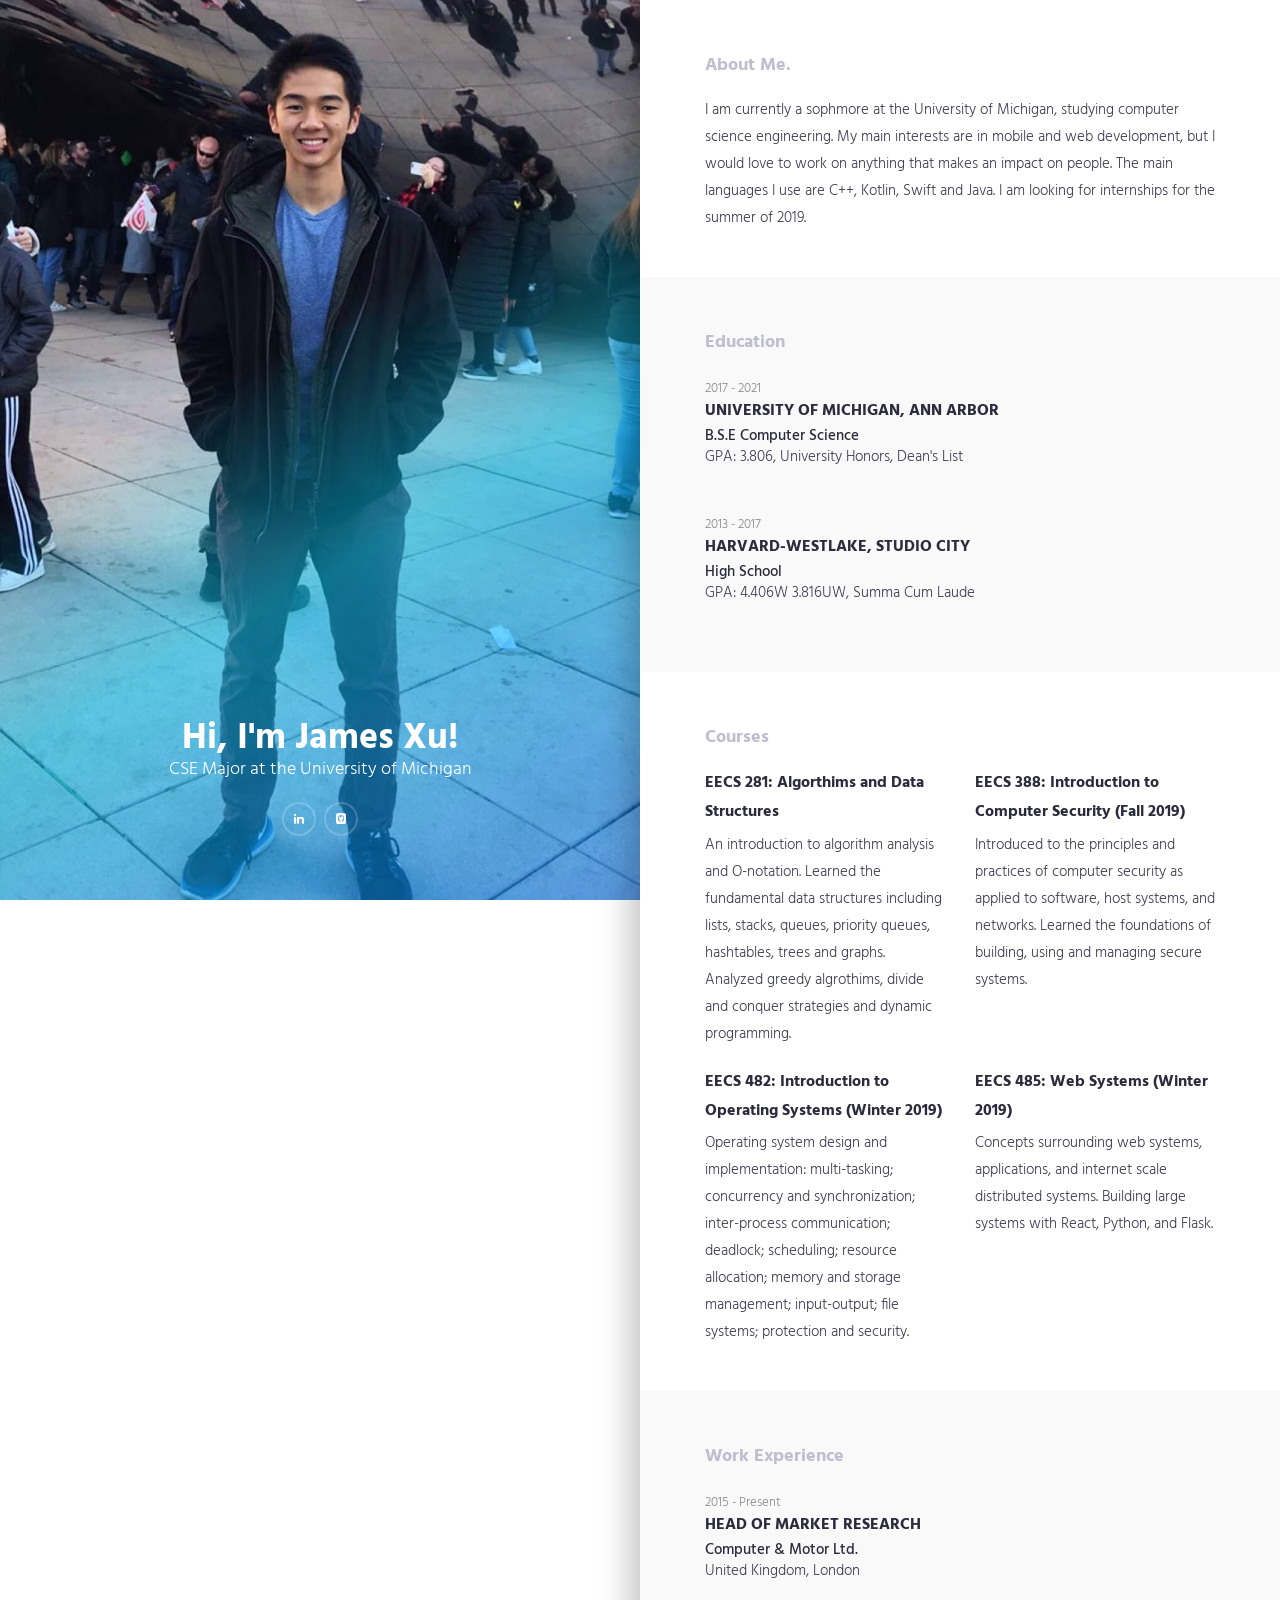
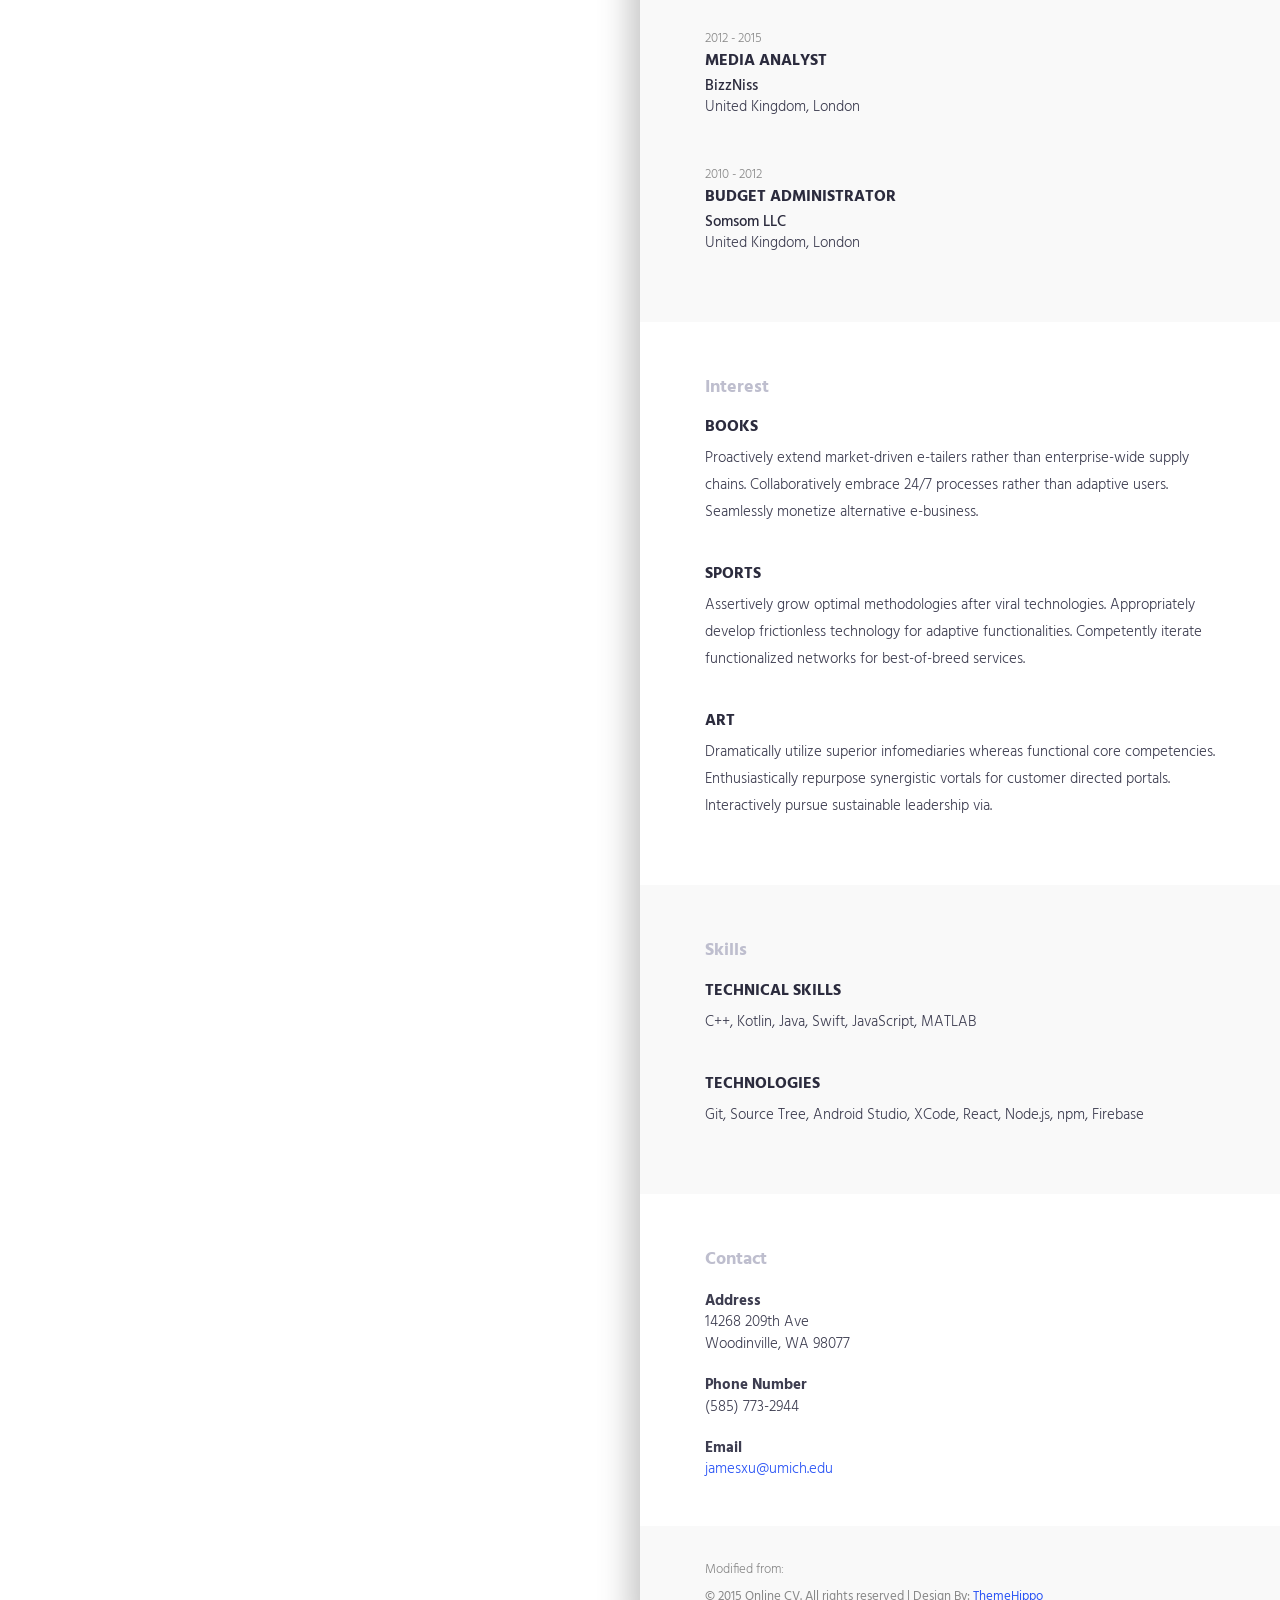
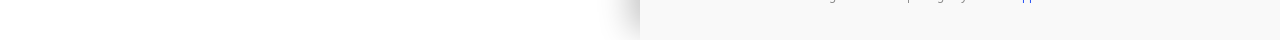
==== commit d9253b8b: "Removed form" ====
--- a/index.html
+++ b/index.html
@@ -316,47 +316,12 @@
             </div>
         </div>
         <!--.row-->
-        <div class="row">
-            <div class="col-md-12">
-                <div class="feedback-form">
-                    <h2>Get in touch</h2>
-
-                    <form id="contactForm" action="sendemail.php" method="POST">
-                        <div class="form-group">
-                            <label for="InputName">Name</label>
-                            <input type="text" name="name" required="" class="form-control" id="InputName"
-                                   placeholder="Full Name">
-                        </div>
-                        <div class="form-group">
-                            <label for="InputEmail">Email address</label>
-                            <input type="email" name="email" required="" class="form-control" id="InputEmail"
-                                   placeholder="Email">
-                        </div>
-                        <div class="form-group">
-                            <label for="InputSubject">Subject</label>
-                            <input type="text" name="subject" class="form-control" id="InputSubject"
-                                   placeholder="Subject">
-                        </div>
-                        <div class="form-group">
-                            <label for="message-text" class="control-label">Message</label>
-                            <textarea class="form-control" rows="4" required="" name="message" id="message-text"
-                                      placeholder="Write message"></textarea>
-                        </div>
-
-                        <button type="submit" class="btn btn-primary">Submit</button>
-                    </form>
-                </div>
-                <!-- .feedback-form -->
-
-
-            </div>
-        </div>
     </div>
     <!--.container-fluid-->
 </section>
 <!--.section-contact-->
 
-<footer class="footer">
+<footer class="footer gray-bg">
     <div class="copyright-section">
         <div class="container-fluid">
             <div class="row">
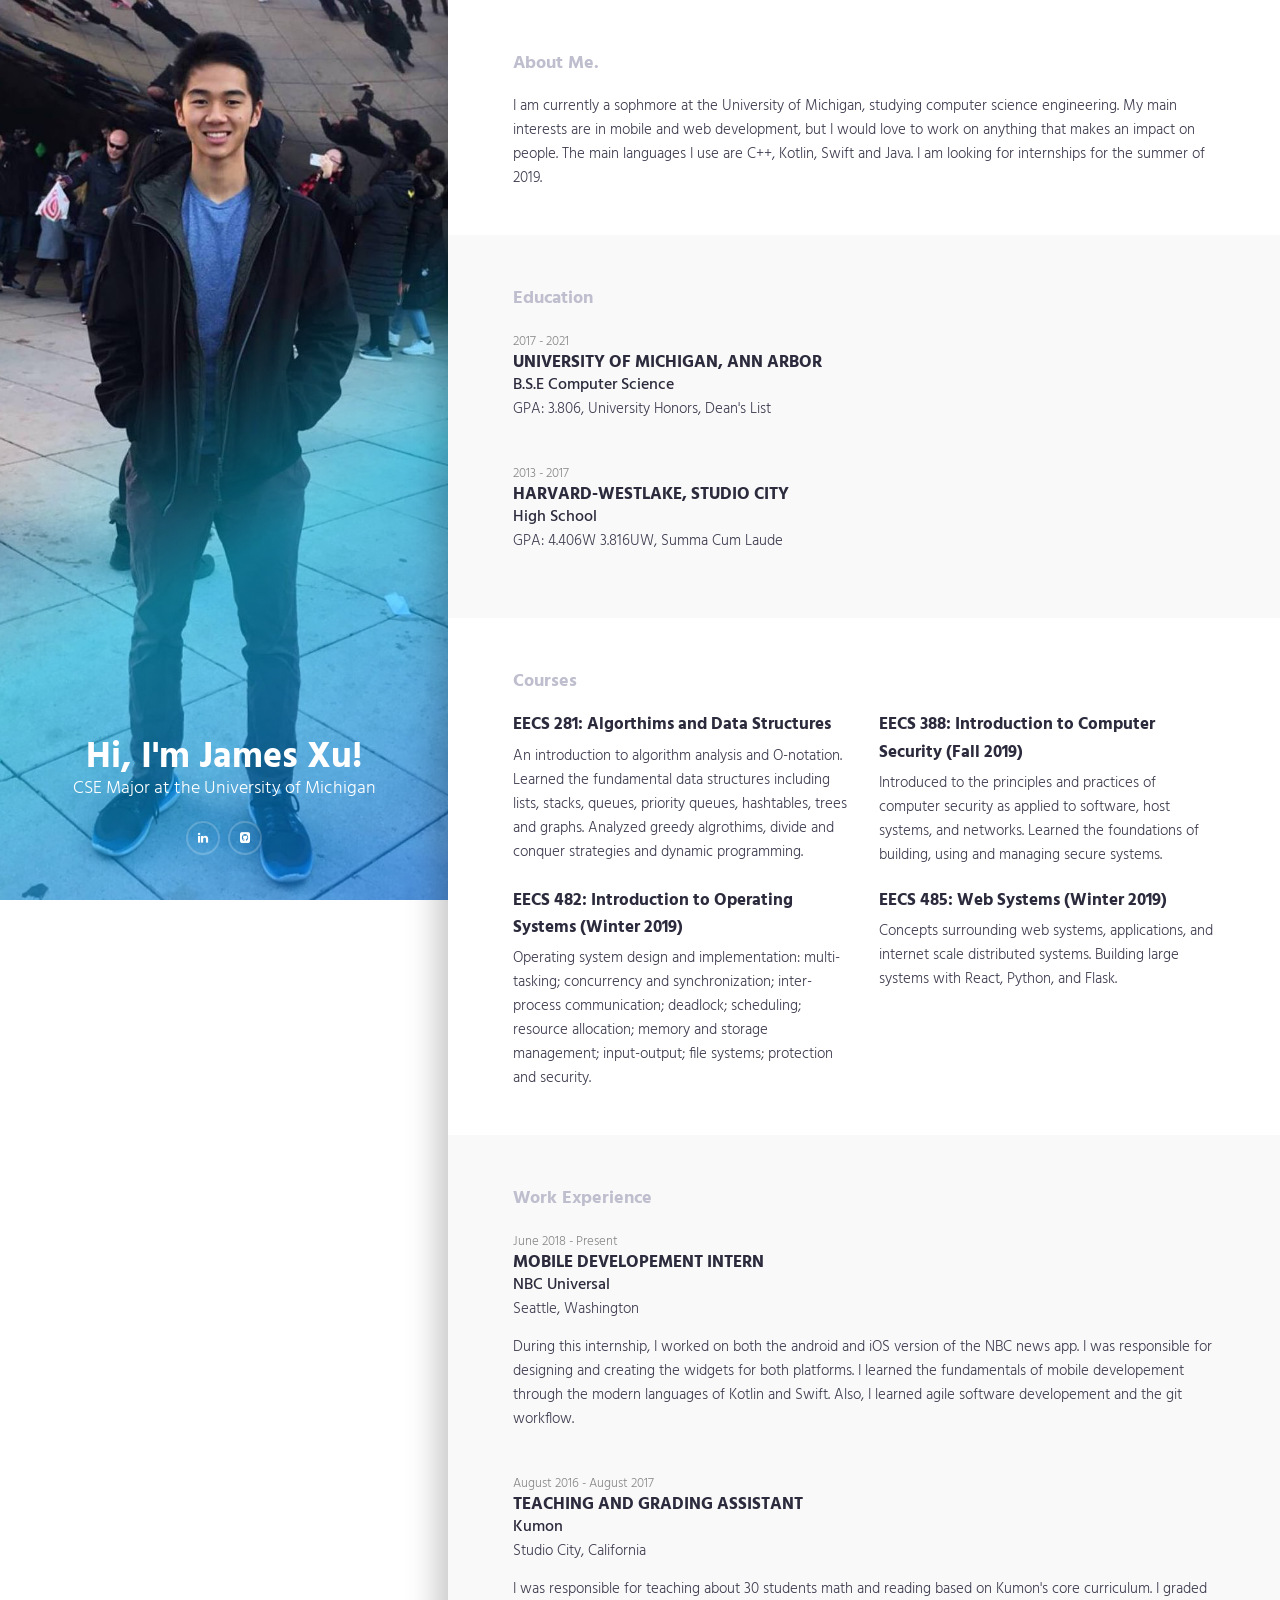
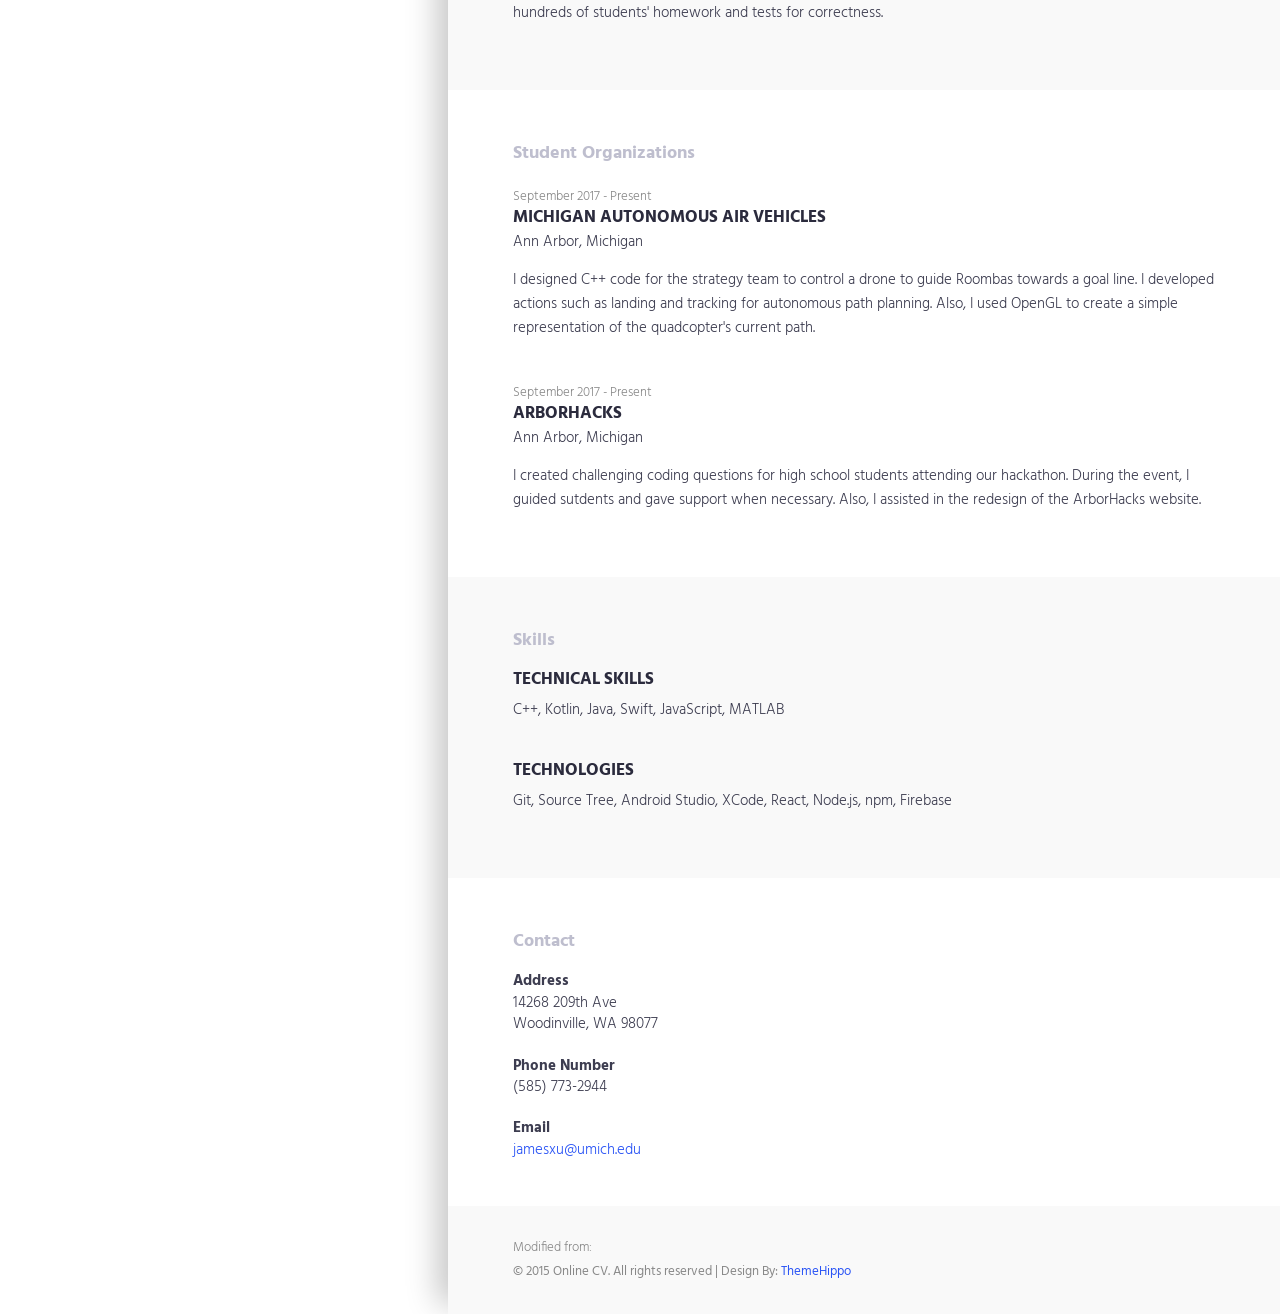
==== commit 0f17c836: "Added work experience and student organizations" ====
--- a/index.html
+++ b/index.html
@@ -180,29 +180,63 @@
         <div class="row">
             <div class="col-md-12">
                 <div class="content-item">
-                    <small>2015 - Present</small>
-                    <h3>Head of market research</h3>
-                    <h4>Computer & Motor Ltd.</h4>
-
-                    <p>United Kingdom, London</p>
+                    <small>June 2018 - Present</small>
+                    <h3>Mobile Developement Intern</h3>
+                    <h4>NBC Universal</h4>
+                    <p class="location">Seattle, Washington</p>
+
+                    <p> During this internship, I worked on both the android and iOS version of the NBC news app. I was responsible for designing and creating the widgets for both platforms. I learned the fundamentals of mobile developement through the modern languages of Kotlin and Swift. Also, I learned agile software developement and the git workflow.</p>
+                  
                 </div>
                 <!-- .experience-item -->
                 <div class="content-item">
-                    <small>2012 - 2015</small>
-                    <h3>Media Analyst</h3>
-                    <h4>BizzNiss</h4>
-
-                    <p>United Kingdom, London</p>
+                    <small>August 2016 - August 2017</small>
+                    <h3>Teaching and Grading Assistant</h3>
+                    <h4>Kumon</h4>
+
+                    <p class="location">Studio City, California</p>
+                    <p> I was responsible for teaching about 30 students math and reading based on Kumon's core curriculum. I graded hundreds of students' homework and tests for correctness.
+
+                </div>
+              
+            </div>
+        </div>
+        <!--.row-->
+    </div>
+    <!-- .container-fluid -->
+
+</section>
+<!-- .section-experience -->
+
+
+
+<section class="section-wrapper section-experience">
+    <div class="container-fluid">
+        <div class="row">
+            <div class="col-md-12">
+                <div class="section-title"><h2>Student Organizations</h2></div>
+            </div>
+        </div>
+        <!--.row-->
+        <div class="row">
+            <div class="col-md-12">
+                <div class="content-item">
+                    <small>September 2017 - Present</small>
+                    <h3 class="bottom-margin">Michigan Autonomous Air Vehicles</h3>
+                    <p class="location">Ann Arbor, Michigan</p>
+
+                    <p> I designed C++ code for the strategy team to control a drone to guide Roombas towards a goal line. I developed actions such as landing and tracking for autonomous path planning. Also, I used OpenGL to create a simple representation of the quadcopter's current path.</p>
+                  
                 </div>
                 <!-- .experience-item -->
                 <div class="content-item">
-                    <small>2010 - 2012</small>
-                    <h3>Budget Administrator</h3>
-                    <h4>Somsom LLC</h4>
-
-                    <p>United Kingdom, London</p>
-                </div>
-                <!-- .experience-item -->
+                    <small>September 2017 - Present</small>
+                    <h3 class="bottom-margin">ArborHacks</h3>
+                    <p class="location">Ann Arbor, Michigan</p>
+                    <p> I created challenging coding questions for high school students attending our hackathon. During the event, I guided sutdents and gave support when necessary. Also, I assisted in the redesign of the ArborHacks website. </p>
+
+                </div>
+              
             </div>
         </div>
         <!--.row-->
@@ -211,51 +245,6 @@
 
 </section>
 <!-- .section-experience -->
-
-
-
-<section class="section-wrapper section-interest">
-    <div class="container-fluid">
-        <div class="row">
-            <div class="col-md-12">
-                <div class="section-title">
-                    <h2>Interest</h2>
-                </div>
-            </div>
-        </div>
-        <!-- .row -->
-
-        <div class="row">
-            <div class="col-md-12">
-                <div class="content-item">
-                    <h3>Books</h3>
-
-                    <p>Proactively extend market-driven e-tailers rather than enterprise-wide supply chains.
-                        Collaboratively embrace 24/7 processes rather than adaptive users. Seamlessly monetize
-                        alternative e-business.</p>
-                </div>
-                <div class="content-item">
-                    <h3>Sports</h3>
-
-                    <p>Assertively grow optimal methodologies after viral technologies. Appropriately develop
-                        frictionless technology for adaptive functionalities. Competently iterate functionalized
-                        networks for best-of-breed services.</p>
-
-                </div>
-                <div class="content-item">
-                    <h3>Art</h3>
-
-                    <p>Dramatically utilize superior infomediaries whereas functional core competencies.
-                        Enthusiastically repurpose synergistic vortals for customer directed portals. Interactively
-                        pursue sustainable leadership via.</p>
-                </div>
-            </div>
-        </div>
-        <!-- .row -->
-
-    </div>
-</section>
-<!-- .section-publications -->
 
 
 <section class="section-wrapper gray-bg">
--- a/css/style.css
+++ b/css/style.css
@@ -18,7 +18,7 @@
 body {
     font-family : 'Hind', sans-serif;
     font-size   : 15px;
-    line-height : 1.8em;
+    line-height : 1.6em;
     color       : #3d3d50;
     font-weight : 300;
     background  : #ffffff;
@@ -35,25 +35,25 @@
 
 h1 {
     font-size   : 26px;
-    line-height : 1.8em;
+    line-height : 1.6em;
     font-weight : 700;
     }
 
 h2 {
     font-size   : 18px;
-    line-height : 1.8em;
+    line-height : 1.6em;
     font-weight : 700;
     }
 
 h3 {
+    font-size   : 17px;
+    line-height : 1.6em;
+    font-weight : 500;
+    }
+
+h4 {
     font-size   : 16px;
-    line-height : 1.8em;
-    font-weight : 500;
-    }
-
-h4 {
-    font-size   : 15px;
-    line-height : 1.8em;
+    line-height : 1.6em;
     font-weight : 500;
     }
 
@@ -175,7 +175,7 @@
     }
 
 .left-col-block {
-    width      : 50%;
+    width      : 35%;
     text-align : center;
     overflow   : hidden;
     position   : fixed;
@@ -183,7 +183,7 @@
     }
 
 .right-col-block {
-    width      : 50%;
+    width      : 65%;
     position   : absolute;
     right      : 0;
     box-shadow : -10px -10px 30px rgba(0, 0, 0, 0.23);
@@ -467,7 +467,7 @@
     }
 
 .content-item h3 {
-    margin         : 0 0 10px;
+    margin         : 0 0 6px;
     line-height    : 1;
     font-weight    : bold;
     text-transform : uppercase;
@@ -479,13 +479,22 @@
     }
 
 .content-item p {
-    line-height: 1
-    padding-top: 5px;
+    line-height: 1.6em;
+    padding-top: 4px;
+    margin-bottom: 0px;
+}
+
+.content-item .bottom-margin {
+    margin-bottom: 0px;
 }
 
 .content-item small {
     color : #888888;
     }
+
+.content-item .location {
+    margin-bottom: 10px;
+}
 
 /*-------------------
  * Contact
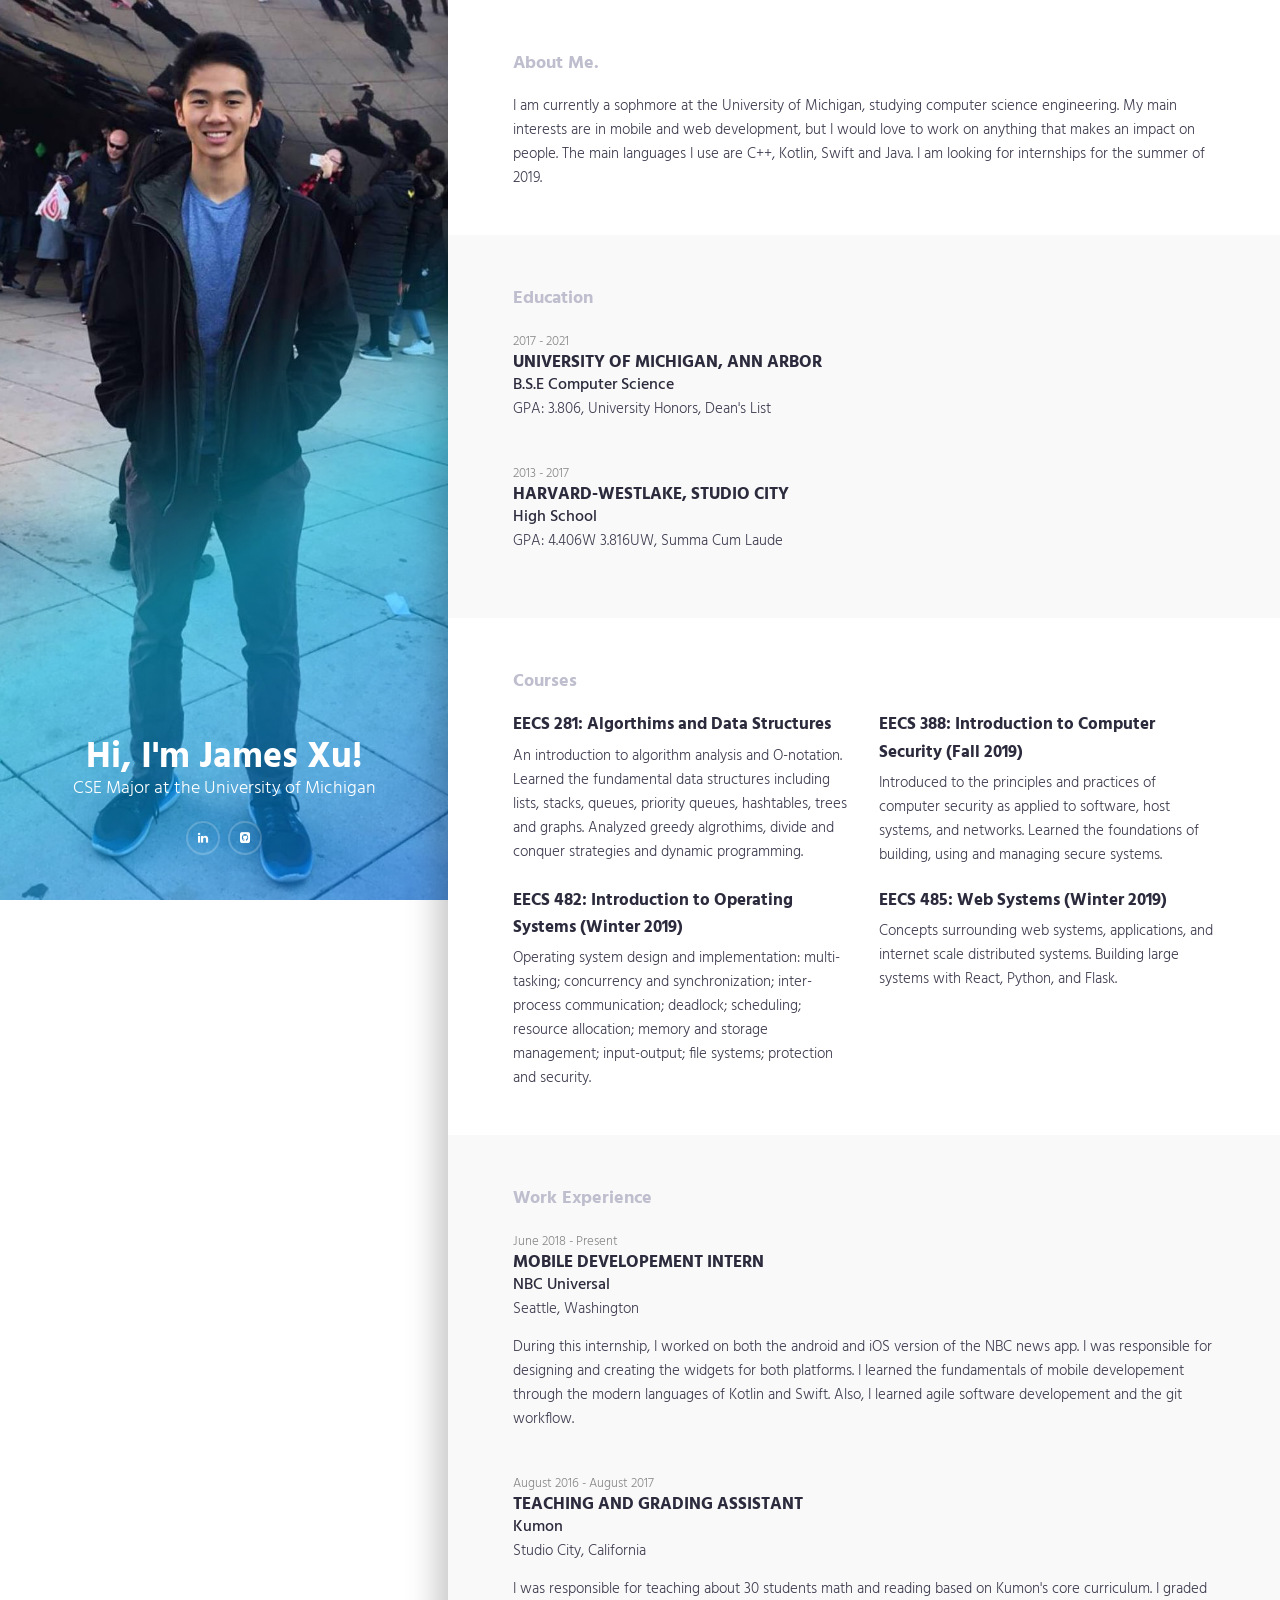
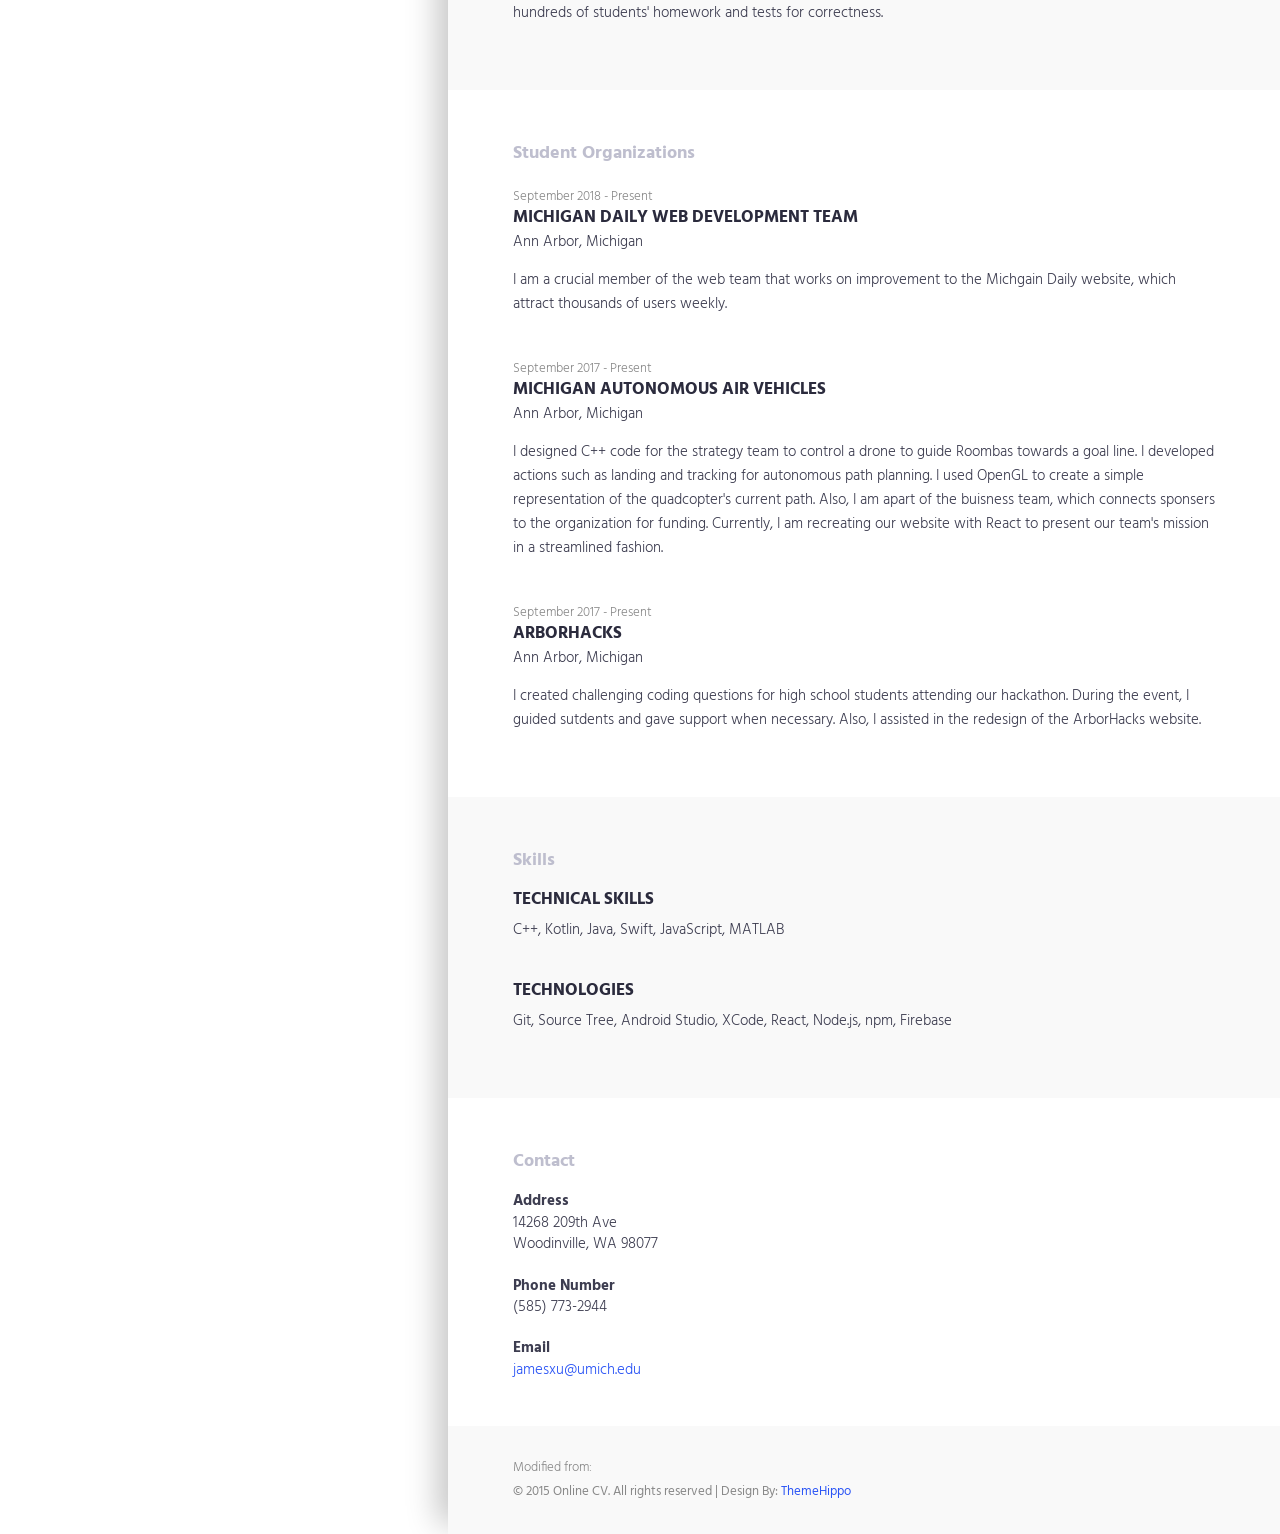
==== commit 4111fb78: "Added more club descriptions" ====
--- a/index.html
+++ b/index.html
@@ -220,12 +220,20 @@
         <!--.row-->
         <div class="row">
             <div class="col-md-12">
+            	<div class="content-item">
+                    <small>September 2018 - Present</small>
+                    <h3 class="bottom-margin">Michigan Daily Web Development Team</h3>
+                    <p class="location">Ann Arbor, Michigan</p>
+
+                    <p> I am a crucial member of the web team that works on improvement to the Michgain Daily website, which attract thousands of users weekly.</p>
+                  
+                </div>
                 <div class="content-item">
                     <small>September 2017 - Present</small>
                     <h3 class="bottom-margin">Michigan Autonomous Air Vehicles</h3>
                     <p class="location">Ann Arbor, Michigan</p>
 
-                    <p> I designed C++ code for the strategy team to control a drone to guide Roombas towards a goal line. I developed actions such as landing and tracking for autonomous path planning. Also, I used OpenGL to create a simple representation of the quadcopter's current path.</p>
+                    <p> I designed C++ code for the strategy team to control a drone to guide Roombas towards a goal line. I developed actions such as landing and tracking for autonomous path planning. I used OpenGL to create a simple representation of the quadcopter's current path. Also, I am apart of the buisness team, which connects sponsers to the organization for funding. Currently, I am recreating our website with React to present our team's mission in a streamlined fashion. </p>
                   
                 </div>
                 <!-- .experience-item -->
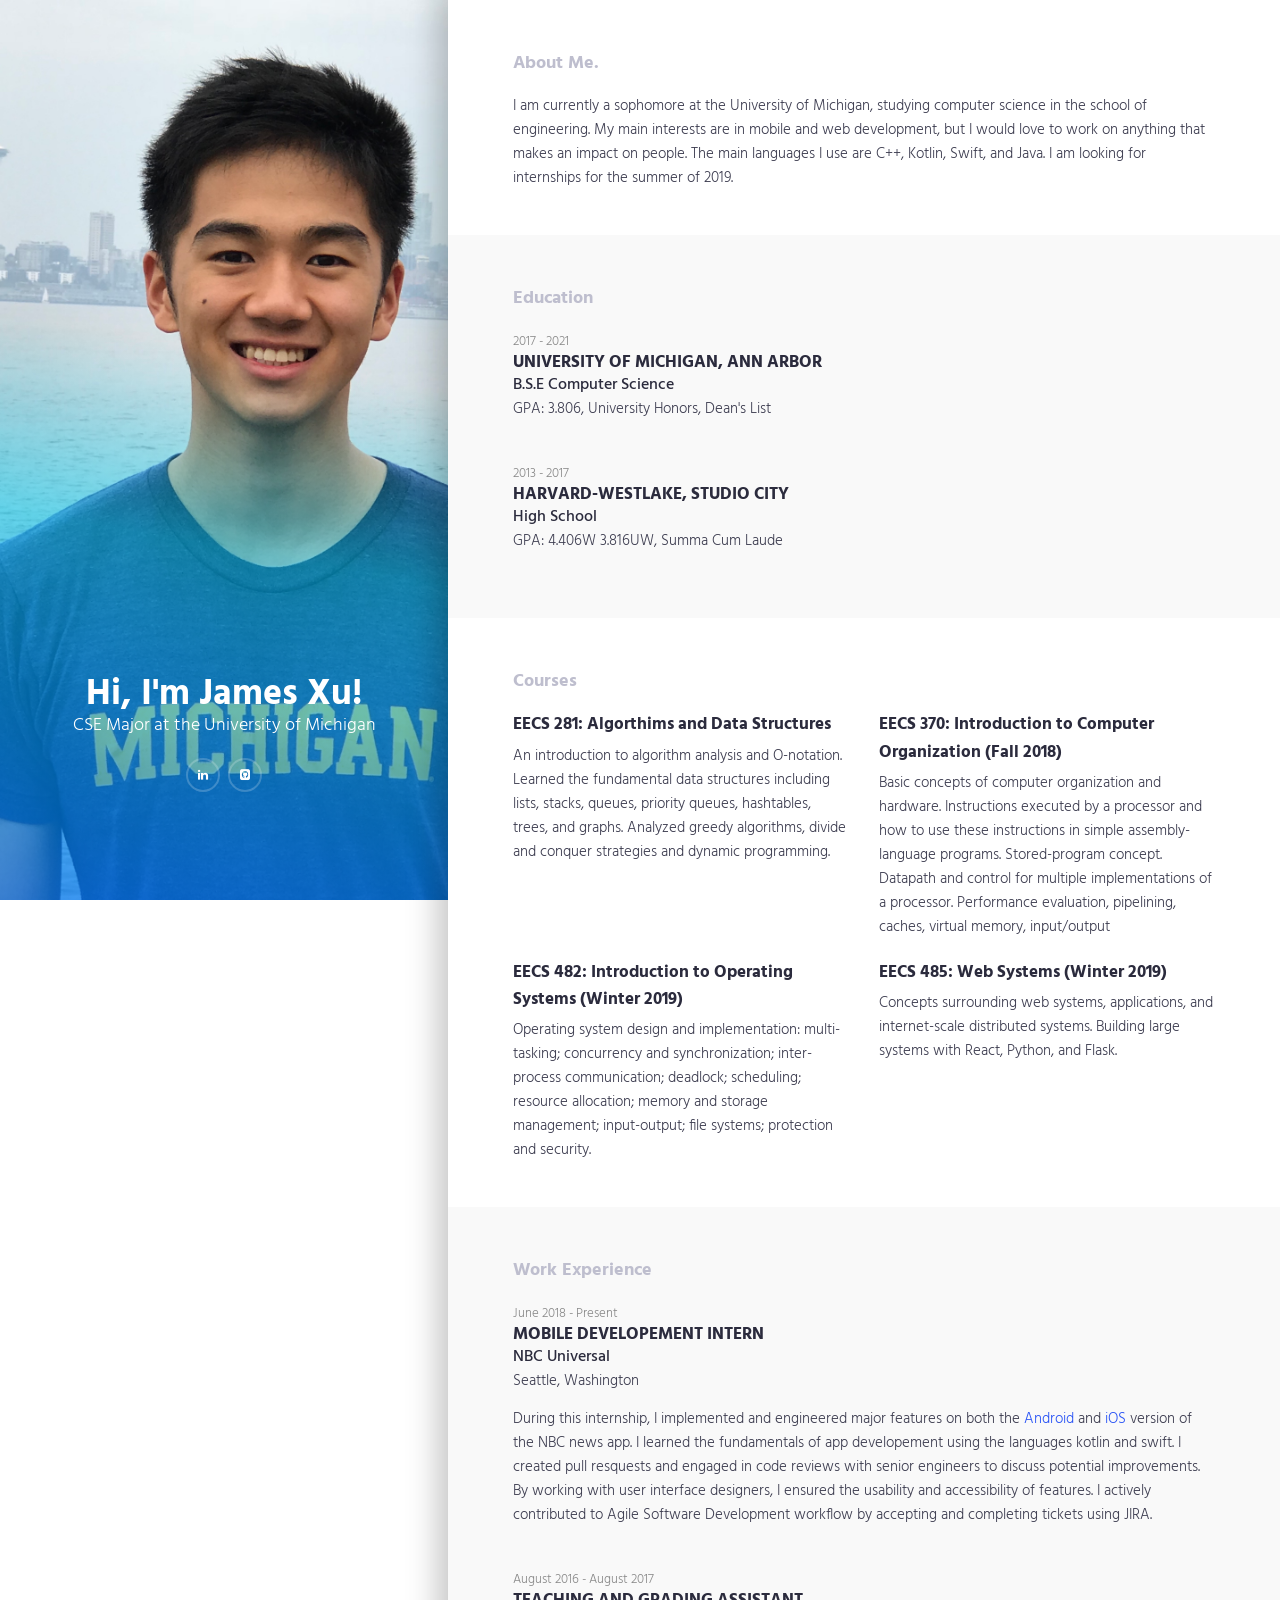
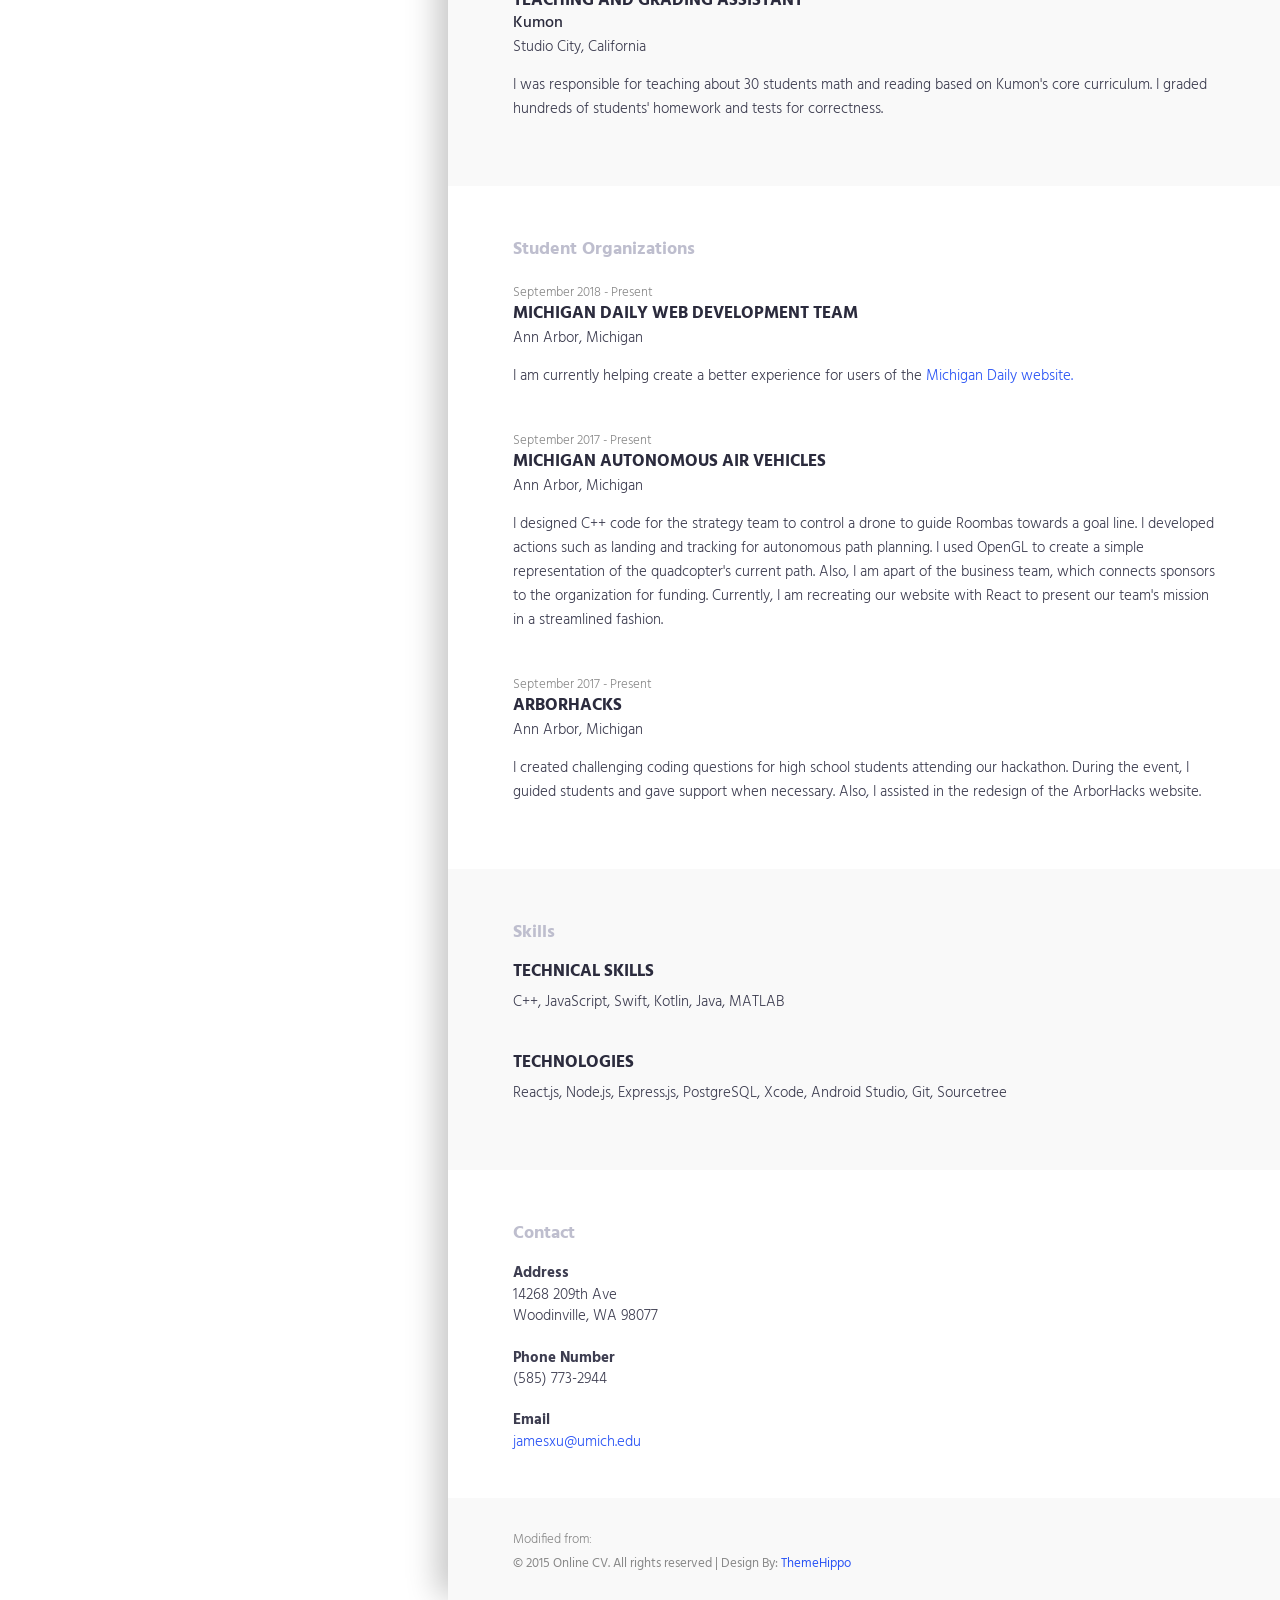
==== commit d670266a: "Updated photo and correct spellings" ====
--- a/index.html
+++ b/index.html
@@ -67,7 +67,7 @@
             </div>
             <div class="col-md-12">
                 <p>
-                    I am currently a sophmore at the University of Michigan, studying computer science engineering. My main interests are in mobile and web development, but I would love to work on anything that makes an impact on people. The main languages I use are C++, Kotlin, Swift and Java. I am looking for internships for the summer of 2019.
+                    I am currently a sophomore at the University of Michigan, studying computer science in the school of engineering. My main interests are in mobile and web development, but I would love to work on anything that makes an impact on people. The main languages I use are C++, Kotlin, Swift, and Java. I am looking for internships for the summer of 2019.
 
                 </p>
             </div>
@@ -126,16 +126,16 @@
                     <h3>EECS 281: Algorthims and Data Structures</h3>
 
                     <p>
-                        An introduction to algorithm analysis and O-notation. Learned the fundamental data structures including lists, stacks, queues, priority queues, hashtables, trees and graphs. Analyzed greedy algrothims, divide and conquer strategies and dynamic programming.
+                        An introduction to algorithm analysis and O-notation. Learned the fundamental data structures including lists, stacks, queues, priority queues, hashtables, trees, and graphs. Analyzed greedy algorithms, divide and conquer strategies and dynamic programming.
                     </p>
                 </div>
             </div>
             <div class="col-md-6">
                 <div class="expertise-item">
-                    <h3>EECS 388: Introduction to Computer Security (Fall 2019) </h3>
+                    <h3>EECS 370: Introduction to Computer Organization (Fall 2018) </h3>
 
                     <p>
-                        Introduced to the principles and practices of computer security as applied to software, host systems, and networks. Learned the foundations of building, using and managing secure systems.
+                        Basic concepts of computer organization and hardware. Instructions executed by a processor and how to use these instructions in simple assembly-language programs. Stored-program concept. Datapath and control for multiple implementations of a processor. Performance evaluation, pipelining, caches, virtual memory, input/output
                     </p>
                 </div>
             </div>
@@ -157,7 +157,7 @@
                     <h3>EECS 485: Web Systems (Winter 2019)</h3>
 
                     <p>
-                        Concepts surrounding web systems, applications, and internet scale distributed systems. Building large systems with React, Python, and Flask. </p>
+                        Concepts surrounding web systems, applications, and internet-scale distributed systems. Building large systems with React, Python, and Flask. </p>
                 </div>
             </div>
         </div>
@@ -185,7 +185,7 @@
                     <h4>NBC Universal</h4>
                     <p class="location">Seattle, Washington</p>
 
-                    <p> During this internship, I worked on both the android and iOS version of the NBC news app. I was responsible for designing and creating the widgets for both platforms. I learned the fundamentals of mobile developement through the modern languages of Kotlin and Swift. Also, I learned agile software developement and the git workflow.</p>
+                    <p> During this internship, I implemented and engineered major features on both the <a href="https://play.google.com/store/apps/details?id=com.zumobi.msnbc">Android</a> and <a href="https://itunes.apple.com/us/app/nbc-news/id319740707?mt=8">iOS</a> version of the NBC news app. I learned the fundamentals of app developement using the languages kotlin and swift. I created pull resquests and engaged in code reviews with senior engineers to discuss potential improvements. By working with user interface designers, I ensured the usability and accessibility of features. I actively contributed to Agile Software Development workflow by accepting and completing tickets using  JIRA.</p>
                   
                 </div>
                 <!-- .experience-item -->
@@ -225,7 +225,8 @@
                     <h3 class="bottom-margin">Michigan Daily Web Development Team</h3>
                     <p class="location">Ann Arbor, Michigan</p>
 
-                    <p> I am a crucial member of the web team that works on improvement to the Michgain Daily website, which attract thousands of users weekly.</p>
+                    <p> I am currently helping create a better experience for users of the <a href="https://www.michigandaily.com/">Michigan Daily website.</a></p>
+
                   
                 </div>
                 <div class="content-item">
@@ -233,7 +234,7 @@
                     <h3 class="bottom-margin">Michigan Autonomous Air Vehicles</h3>
                     <p class="location">Ann Arbor, Michigan</p>
 
-                    <p> I designed C++ code for the strategy team to control a drone to guide Roombas towards a goal line. I developed actions such as landing and tracking for autonomous path planning. I used OpenGL to create a simple representation of the quadcopter's current path. Also, I am apart of the buisness team, which connects sponsers to the organization for funding. Currently, I am recreating our website with React to present our team's mission in a streamlined fashion. </p>
+                    <p> I designed C++ code for the strategy team to control a drone to guide Roombas towards a goal line. I developed actions such as landing and tracking for autonomous path planning. I used OpenGL to create a simple representation of the quadcopter's current path. Also, I am apart of the business team, which connects sponsors to the organization for funding. Currently, I am recreating our website with React to present our team's mission in a streamlined fashion. </p>
                   
                 </div>
                 <!-- .experience-item -->
@@ -241,7 +242,7 @@
                     <small>September 2017 - Present</small>
                     <h3 class="bottom-margin">ArborHacks</h3>
                     <p class="location">Ann Arbor, Michigan</p>
-                    <p> I created challenging coding questions for high school students attending our hackathon. During the event, I guided sutdents and gave support when necessary. Also, I assisted in the redesign of the ArborHacks website. </p>
+                    <p> I created challenging coding questions for high school students attending our hackathon. During the event, I guided students and gave support when necessary. Also, I assisted in the redesign of the ArborHacks website. </p>
 
                 </div>
               
@@ -268,12 +269,12 @@
                 <div class="content-item">
                     
                     <h3>Technical Skills</h3>
-                    <p>C++, Kotlin, Java, Swift, JavaScript, MATLAB</p>
+                    <p>C++, JavaScript, Swift, Kotlin, Java, MATLAB</p>
                 </div>
                 <!-- .experience-item -->
                 <div class="content-item">
                     <h3>Technologies</h3>
-                    <p>Git, Source Tree, Android Studio, XCode, React, Node.js, npm, Firebase</p>
+                    <p>React.js, Node.js, Express.js, PostgreSQL, Xcode, Android Studio, Git, Sourcetree</p>
                 </div>
             
             </div>
--- a/css/style.css
+++ b/css/style.css
@@ -276,8 +276,8 @@
     right      : 0;
     bottom     : 0;
     background : linear-gradient(
-            -30deg,
-            rgba(0, 123, 255, 0.5) 0%,
+            10deg,
+            rgba(0, 123, 255, 0.7) 0%,
             rgba(0, 212, 255, 0.5) 40%,
             transparent 60%,
             transparent 100%
@@ -293,6 +293,7 @@
     width    : 100%;
     margin   : 0 auto;
     padding  : 10%;
+    padding-bottom: 24%
     }
 
 .header .content h1 {
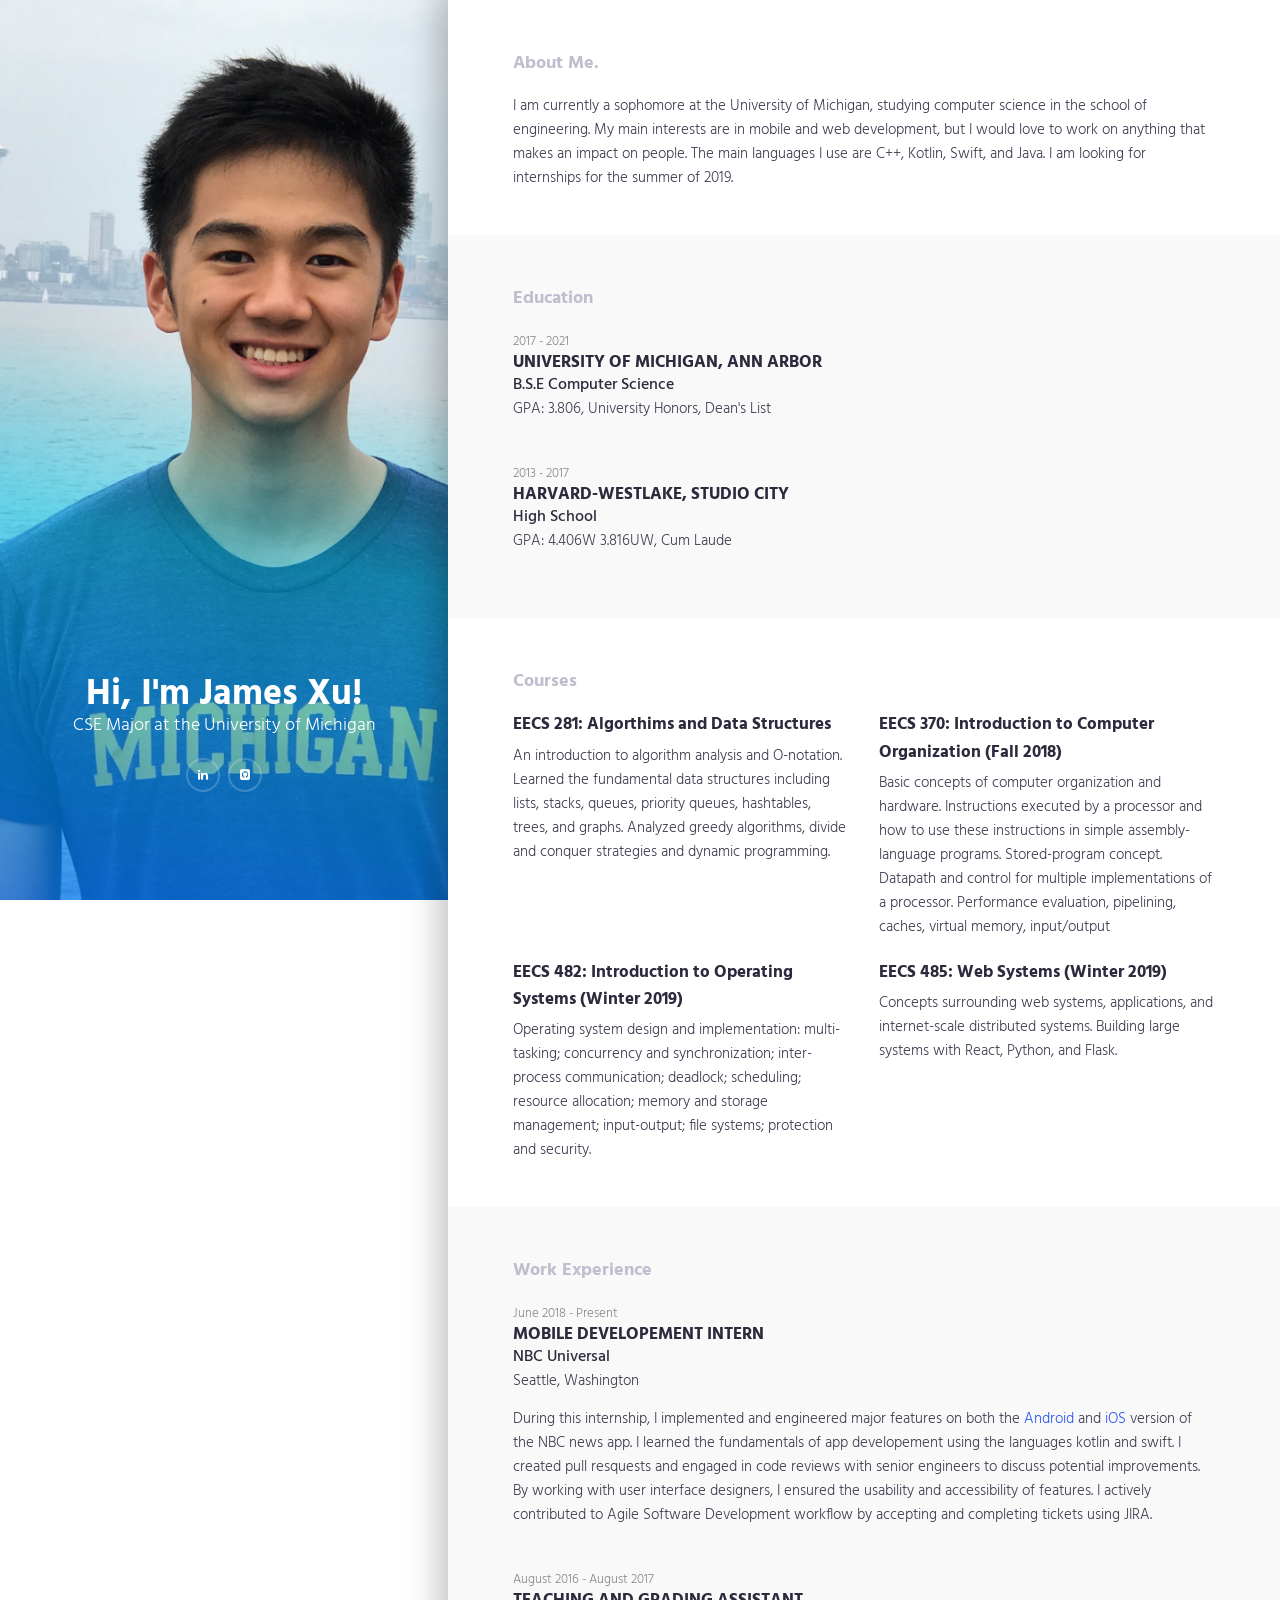
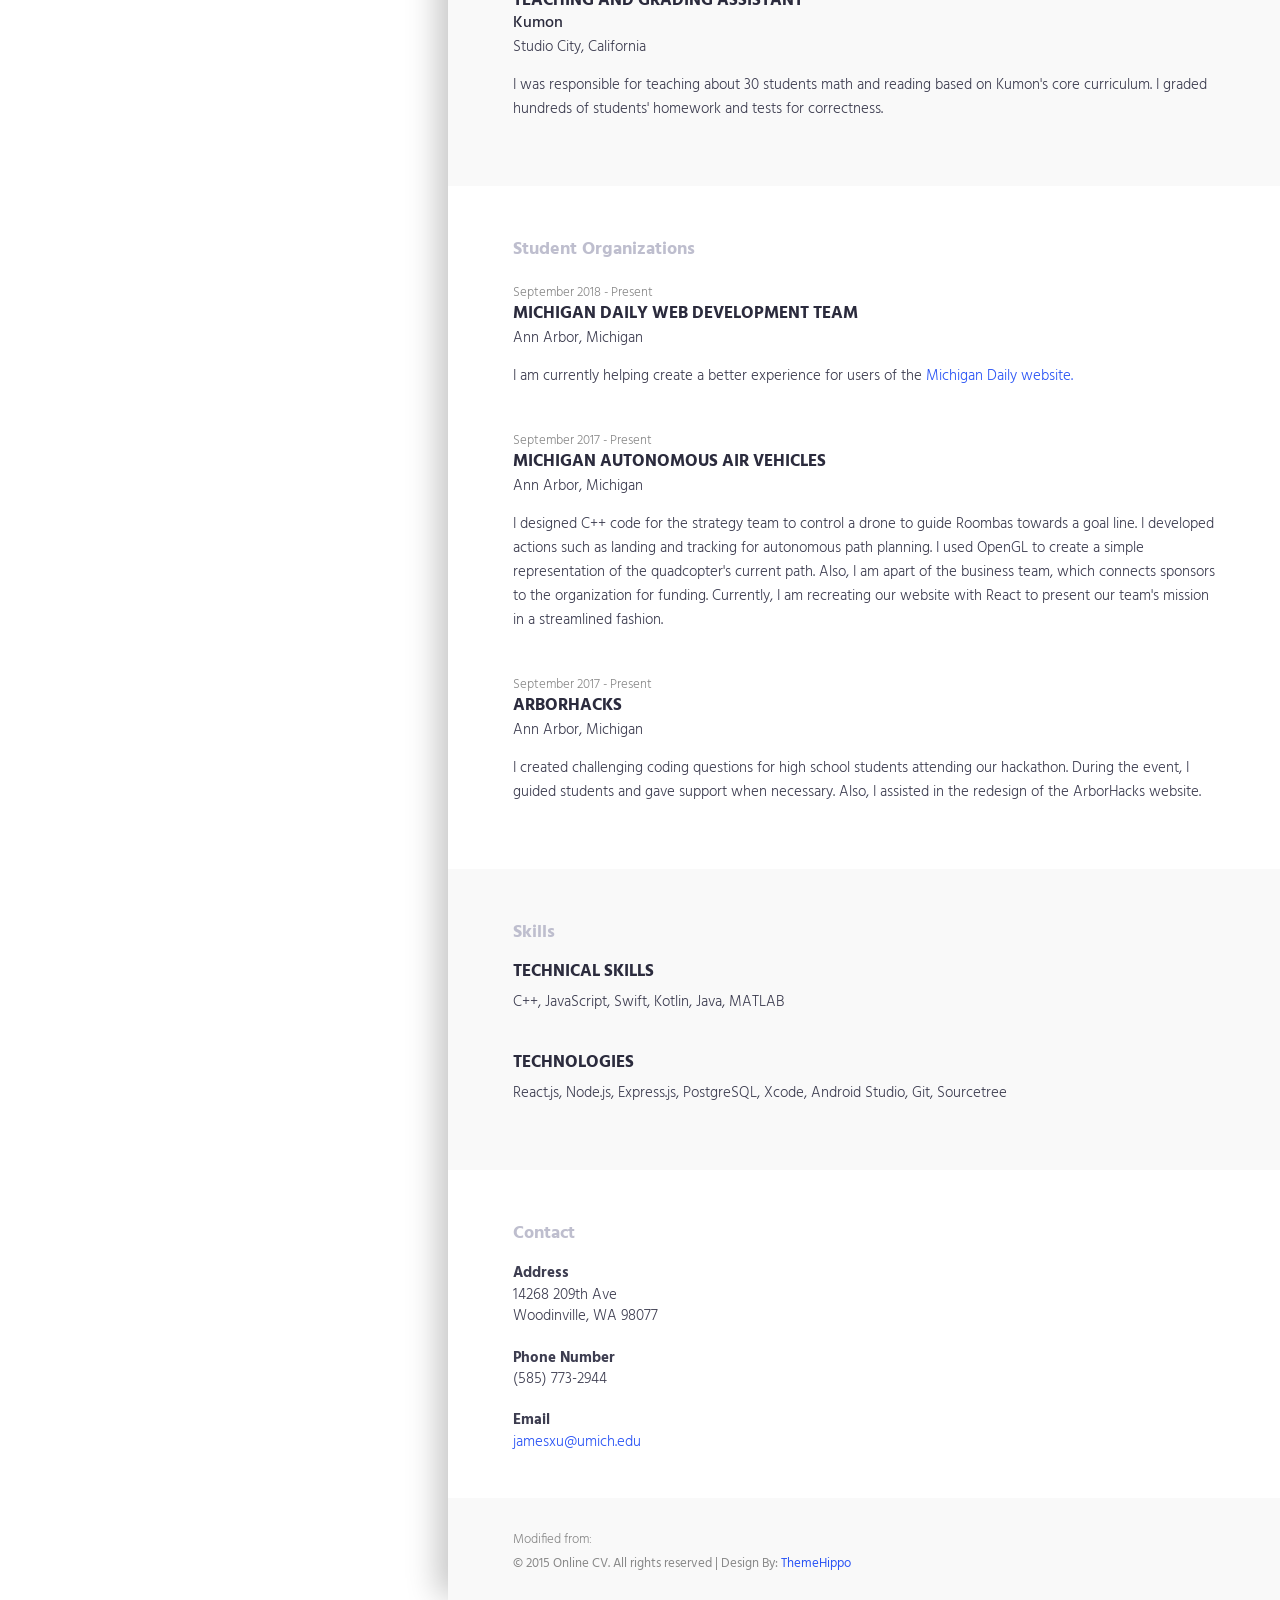
==== commit 3cc9907d: "changed summa" ====
--- a/index.html
+++ b/index.html
@@ -98,7 +98,7 @@
                     <h3>Harvard-Westlake, Studio City</h3>
                     <h4>High School</h4>
 
-                    <p>GPA: 4.406W 3.816UW, Summa Cum Laude</p>
+                    <p>GPA: 4.406W 3.816UW, Cum Laude</p>
                 </div>
             </div>
         </div>
